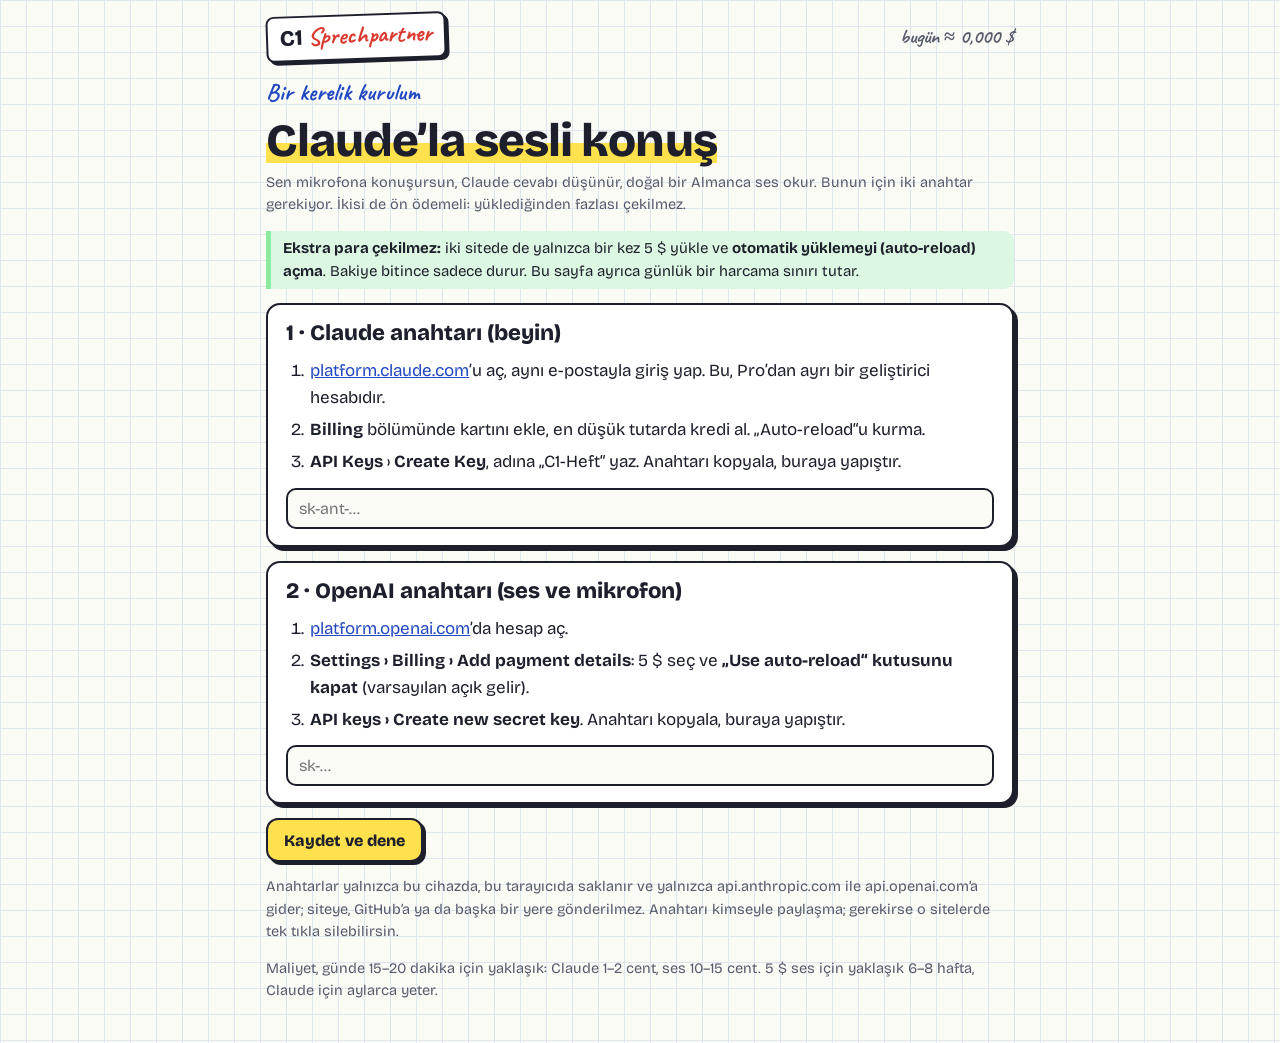
==== sprechen/index.html @ 27c7b4ef "Add voice speaking partner page (mic, Claude replies, natural voice, telc feedback) Co-Authored-By: " ====
<!DOCTYPE html>
<html lang="de">
<head>
<meta charset="utf-8">
<meta name="viewport" content="width=device-width, initial-scale=1, viewport-fit=cover">
<meta name="theme-color" content="#fbfbf6">
<meta name="apple-mobile-web-app-capable" content="yes">
<meta name="apple-mobile-web-app-title" content="C1 Sprechen">
<link rel="apple-touch-icon" href="../icons/icon-192.png">
<link rel="icon" href="../icons/icon-192.png">
<title>C1-Heft · Sprechpartner</title>
<style>
@font-face {
  font-family: 'Bricolage Grotesque';
  font-style: normal;
  font-display: swap;
  font-weight: 400;
  src: url(../fonts/bricolage-grotesque-latin-ext-400-normal.woff2) format("woff2");
  unicode-range: U+0100-02BA,U+02BD-02C5,U+02C7-02CC,U+02CE-02D7,U+02DD-02FF,U+0304,U+0308,U+0329,U+1D00-1DBF,U+1E00-1E9F,U+1EF2-1EFF,U+2020,U+20A0-20AB,U+20AD-20C0,U+2113,U+2C60-2C7F,U+A720-A7FF;
}
@font-face {
  font-family: 'Bricolage Grotesque';
  font-style: normal;
  font-display: swap;
  font-weight: 400;
  src: url(../fonts/bricolage-grotesque-latin-400-normal.woff2) format("woff2");
  unicode-range: U+0000-00FF,U+0131,U+0152-0153,U+02BB-02BC,U+02C6,U+02DA,U+02DC,U+0304,U+0308,U+0329,U+2000-206F,U+20AC,U+2122,U+2191,U+2193,U+2212,U+2215,U+FEFF,U+FFFD;
}
@font-face {
  font-family: 'Bricolage Grotesque';
  font-style: normal;
  font-display: swap;
  font-weight: 500;
  src: url(../fonts/bricolage-grotesque-latin-ext-500-normal.woff2) format("woff2");
  unicode-range: U+0100-02BA,U+02BD-02C5,U+02C7-02CC,U+02CE-02D7,U+02DD-02FF,U+0304,U+0308,U+0329,U+1D00-1DBF,U+1E00-1E9F,U+1EF2-1EFF,U+2020,U+20A0-20AB,U+20AD-20C0,U+2113,U+2C60-2C7F,U+A720-A7FF;
}
@font-face {
  font-family: 'Bricolage Grotesque';
  font-style: normal;
  font-display: swap;
  font-weight: 500;
  src: url(../fonts/bricolage-grotesque-latin-500-normal.woff2) format("woff2");
  unicode-range: U+0000-00FF,U+0131,U+0152-0153,U+02BB-02BC,U+02C6,U+02DA,U+02DC,U+0304,U+0308,U+0329,U+2000-206F,U+20AC,U+2122,U+2191,U+2193,U+2212,U+2215,U+FEFF,U+FFFD;
}
@font-face {
  font-family: 'Bricolage Grotesque';
  font-style: normal;
  font-display: swap;
  font-weight: 600;
  src: url(../fonts/bricolage-grotesque-latin-ext-600-normal.woff2) format("woff2");
  unicode-range: U+0100-02BA,U+02BD-02C5,U+02C7-02CC,U+02CE-02D7,U+02DD-02FF,U+0304,U+0308,U+0329,U+1D00-1DBF,U+1E00-1E9F,U+1EF2-1EFF,U+2020,U+20A0-20AB,U+20AD-20C0,U+2113,U+2C60-2C7F,U+A720-A7FF;
}
@font-face {
  font-family: 'Bricolage Grotesque';
  font-style: normal;
  font-display: swap;
  font-weight: 600;
  src: url(../fonts/bricolage-grotesque-latin-600-normal.woff2) format("woff2");
  unicode-range: U+0000-00FF,U+0131,U+0152-0153,U+02BB-02BC,U+02C6,U+02DA,U+02DC,U+0304,U+0308,U+0329,U+2000-206F,U+20AC,U+2122,U+2191,U+2193,U+2212,U+2215,U+FEFF,U+FFFD;
}
@font-face {
  font-family: 'Bricolage Grotesque';
  font-style: normal;
  font-display: swap;
  font-weight: 700;
  src: url(../fonts/bricolage-grotesque-latin-ext-700-normal.woff2) format("woff2");
  unicode-range: U+0100-02BA,U+02BD-02C5,U+02C7-02CC,U+02CE-02D7,U+02DD-02FF,U+0304,U+0308,U+0329,U+1D00-1DBF,U+1E00-1E9F,U+1EF2-1EFF,U+2020,U+20A0-20AB,U+20AD-20C0,U+2113,U+2C60-2C7F,U+A720-A7FF;
}
@font-face {
  font-family: 'Bricolage Grotesque';
  font-style: normal;
  font-display: swap;
  font-weight: 700;
  src: url(../fonts/bricolage-grotesque-latin-700-normal.woff2) format("woff2");
  unicode-range: U+0000-00FF,U+0131,U+0152-0153,U+02BB-02BC,U+02C6,U+02DA,U+02DC,U+0304,U+0308,U+0329,U+2000-206F,U+20AC,U+2122,U+2191,U+2193,U+2212,U+2215,U+FEFF,U+FFFD;
}
@font-face {
  font-family: 'Bricolage Grotesque';
  font-style: normal;
  font-display: swap;
  font-weight: 800;
  src: url(../fonts/bricolage-grotesque-latin-ext-800-normal.woff2) format("woff2");
  unicode-range: U+0100-02BA,U+02BD-02C5,U+02C7-02CC,U+02CE-02D7,U+02DD-02FF,U+0304,U+0308,U+0329,U+1D00-1DBF,U+1E00-1E9F,U+1EF2-1EFF,U+2020,U+20A0-20AB,U+20AD-20C0,U+2113,U+2C60-2C7F,U+A720-A7FF;
}
@font-face {
  font-family: 'Bricolage Grotesque';
  font-style: normal;
  font-display: swap;
  font-weight: 800;
  src: url(../fonts/bricolage-grotesque-latin-800-normal.woff2) format("woff2");
  unicode-range: U+0000-00FF,U+0131,U+0152-0153,U+02BB-02BC,U+02C6,U+02DA,U+02DC,U+0304,U+0308,U+0329,U+2000-206F,U+20AC,U+2122,U+2191,U+2193,U+2212,U+2215,U+FEFF,U+FFFD;
}
@font-face {
  font-family: 'Caveat';
  font-style: normal;
  font-display: swap;
  font-weight: 500;
  src: url(../fonts/caveat-latin-ext-500-normal.woff2) format("woff2");
  unicode-range: U+0100-02BA,U+02BD-02C5,U+02C7-02CC,U+02CE-02D7,U+02DD-02FF,U+0304,U+0308,U+0329,U+1D00-1DBF,U+1E00-1E9F,U+1EF2-1EFF,U+2020,U+20A0-20AB,U+20AD-20C0,U+2113,U+2C60-2C7F,U+A720-A7FF;
}
@font-face {
  font-family: 'Caveat';
  font-style: normal;
  font-display: swap;
  font-weight: 500;
  src: url(../fonts/caveat-latin-500-normal.woff2) format("woff2");
  unicode-range: U+0000-00FF,U+0131,U+0152-0153,U+02BB-02BC,U+02C6,U+02DA,U+02DC,U+0304,U+0308,U+0329,U+2000-206F,U+20AC,U+2122,U+2191,U+2193,U+2212,U+2215,U+FEFF,U+FFFD;
}
@font-face {
  font-family: 'Caveat';
  font-style: normal;
  font-display: swap;
  font-weight: 700;
  src: url(../fonts/caveat-latin-ext-700-normal.woff2) format("woff2");
  unicode-range: U+0100-02BA,U+02BD-02C5,U+02C7-02CC,U+02CE-02D7,U+02DD-02FF,U+0304,U+0308,U+0329,U+1D00-1DBF,U+1E00-1E9F,U+1EF2-1EFF,U+2020,U+20A0-20AB,U+20AD-20C0,U+2113,U+2C60-2C7F,U+A720-A7FF;
}
@font-face {
  font-family: 'Caveat';
  font-style: normal;
  font-display: swap;
  font-weight: 700;
  src: url(../fonts/caveat-latin-700-normal.woff2) format("woff2");
  unicode-range: U+0000-00FF,U+0131,U+0152-0153,U+02BB-02BC,U+02C6,U+02DA,U+02DC,U+0304,U+0308,U+0329,U+2000-206F,U+20AC,U+2122,U+2191,U+2193,U+2212,U+2215,U+FEFF,U+FFFD;
}
@font-face {
  font-family: 'Literata';
  font-style: normal;
  font-display: swap;
  font-weight: 400;
  src: url(../fonts/literata-latin-ext-400-normal.woff2) format("woff2");
  unicode-range: U+0100-02BA,U+02BD-02C5,U+02C7-02CC,U+02CE-02D7,U+02DD-02FF,U+0304,U+0308,U+0329,U+1D00-1DBF,U+1E00-1E9F,U+1EF2-1EFF,U+2020,U+20A0-20AB,U+20AD-20C0,U+2113,U+2C60-2C7F,U+A720-A7FF;
}
@font-face {
  font-family: 'Literata';
  font-style: normal;
  font-display: swap;
  font-weight: 400;
  src: url(../fonts/literata-latin-400-normal.woff2) format("woff2");
  unicode-range: U+0000-00FF,U+0131,U+0152-0153,U+02BB-02BC,U+02C6,U+02DA,U+02DC,U+0304,U+0308,U+0329,U+2000-206F,U+20AC,U+2122,U+2191,U+2193,U+2212,U+2215,U+FEFF,U+FFFD;
}
@font-face {
  font-family: 'Literata';
  font-style: italic;
  font-display: swap;
  font-weight: 400;
  src: url(../fonts/literata-latin-ext-400-italic.woff2) format("woff2");
  unicode-range: U+0100-02BA,U+02BD-02C5,U+02C7-02CC,U+02CE-02D7,U+02DD-02FF,U+0304,U+0308,U+0329,U+1D00-1DBF,U+1E00-1E9F,U+1EF2-1EFF,U+2020,U+20A0-20AB,U+20AD-20C0,U+2113,U+2C60-2C7F,U+A720-A7FF;
}
@font-face {
  font-family: 'Literata';
  font-style: italic;
  font-display: swap;
  font-weight: 400;
  src: url(../fonts/literata-latin-400-italic.woff2) format("woff2");
  unicode-range: U+0000-00FF,U+0131,U+0152-0153,U+02BB-02BC,U+02C6,U+02DA,U+02DC,U+0304,U+0308,U+0329,U+2000-206F,U+20AC,U+2122,U+2191,U+2193,U+2212,U+2215,U+FEFF,U+FFFD;
}
@font-face {
  font-family: 'Literata';
  font-style: normal;
  font-display: swap;
  font-weight: 600;
  src: url(../fonts/literata-latin-ext-600-normal.woff2) format("woff2");
  unicode-range: U+0100-02BA,U+02BD-02C5,U+02C7-02CC,U+02CE-02D7,U+02DD-02FF,U+0304,U+0308,U+0329,U+1D00-1DBF,U+1E00-1E9F,U+1EF2-1EFF,U+2020,U+20A0-20AB,U+20AD-20C0,U+2113,U+2C60-2C7F,U+A720-A7FF;
}
@font-face {
  font-family: 'Literata';
  font-style: normal;
  font-display: swap;
  font-weight: 600;
  src: url(../fonts/literata-latin-600-normal.woff2) format("woff2");
  unicode-range: U+0000-00FF,U+0131,U+0152-0153,U+02BB-02BC,U+02C6,U+02DA,U+02DC,U+0304,U+0308,U+0329,U+2000-206F,U+20AC,U+2122,U+2191,U+2193,U+2212,U+2215,U+FEFF,U+FFFD;
}

/* Speaking partner for the C1-Heft site. Same exercise-book language as the main site:
   squared paper, ink outlines, highlighter yellow, red-pen corrections, sticker buttons.
   The one loud element is the round microphone sticker; everything else stays quiet. */
:root{--bg:#fbfbf6;--ink:#1d1f2c;--ink2:#575a6b;--grid:#dde5ee;--hl:#ffe14d;--hl2:#fff4b0;--pink:#ff8fc2;--mint:#8bea9e;--mint2:#dcf8e2;--red:#d93a2f;--blue:#2148c0;--card:#fff;
  --f-ui:"Bricolage Grotesque",system-ui,-apple-system,"Segoe UI",sans-serif;--f-hand:Caveat,"Bradley Hand",cursive;--f-text:Literata,Georgia,serif;color-scheme:light}
*{box-sizing:border-box;min-width:0}
html{-webkit-text-size-adjust:100%}
body{margin:0;color:var(--ink);font:400 17px/1.55 var(--f-ui);background:var(--bg);background-image:linear-gradient(var(--grid) 1px,transparent 1px),linear-gradient(90deg,var(--grid) 1px,transparent 1px);background-size:26px 26px;overflow-x:clip}
.wrap{max-width:780px;margin:0 auto;padding:max(14px,env(safe-area-inset-top)) 16px 40px}
p{margin:0}
h1{font:800 clamp(30px,6.5vw,46px)/1.05 var(--f-ui);letter-spacing:-.02em;margin:6px 0 6px;text-wrap:balance}
h2{font:800 22px/1.15 var(--f-ui);margin:0}
a{color:var(--blue)}
.hw{font-family:var(--f-hand);font-weight:700}
.mark{background:linear-gradient(transparent 55%,var(--hl) 55%,var(--hl) 90%,transparent 90%);box-decoration-break:clone;-webkit-box-decoration-break:clone}
.top{display:flex;align-items:center;justify-content:space-between;gap:10px;flex-wrap:wrap}
.logo{display:inline-flex;align-items:baseline;gap:5px;background:var(--card);border:2px solid var(--ink);border-radius:8px;padding:3px 12px 5px;box-shadow:3px 3px 0 var(--ink);transform:rotate(-2deg);text-decoration:none;color:var(--ink)}
.logo b{font-size:22px;font-weight:800}.logo span{font:700 25px var(--f-hand);color:var(--red)}
.stage{display:grid;gap:14px;margin-top:14px}
.card{background:var(--card);border:2px solid var(--ink);border-radius:14px;box-shadow:4px 4px 0 var(--ink);padding:16px 18px;display:grid;gap:12px}
.card.soft{background:var(--hl2)}
.note{font-size:14.5px;color:var(--ink2)}
.btn{font:700 16px var(--f-ui);color:var(--ink);background:var(--card);border:2px solid var(--ink);border-radius:12px;padding:10px 16px;min-height:44px;cursor:pointer;box-shadow:3px 3px 0 var(--ink);text-decoration:none;display:inline-flex;align-items:center;justify-content:center;gap:6px}
.btn:active{transform:translate(3px,3px);box-shadow:none}
.btn.pri{background:var(--hl);font-weight:800}
.btn.small{font-size:14px;min-height:36px;padding:6px 12px;box-shadow:2px 2px 0 var(--ink)}
.btn:disabled{opacity:.45;cursor:not-allowed}
:focus-visible{outline:3px solid var(--blue);outline-offset:3px}
.row{display:flex;flex-wrap:wrap;gap:10px 14px;align-items:center}
.chip{display:inline-block;font:800 12.5px/1 var(--f-ui);background:var(--ink);color:var(--hl);border-radius:6px;padding:4px 7px}
.tasks{display:grid;gap:10px;grid-template-columns:repeat(auto-fill,minmax(220px,1fr))}
.task{text-align:left;font:inherit;color:inherit;background:var(--card);border:2px solid var(--ink);border-radius:12px;padding:10px 12px;cursor:pointer;display:grid;gap:4px;box-shadow:2px 2px 0 var(--ink)}
.task[aria-pressed=true]{background:var(--hl)}
.task.today{border-width:3px}
.task .t{font-weight:700;line-height:1.25}.task .k{font-size:14px;opacity:.75}
.seg{display:inline-flex;border:2px solid var(--ink);border-radius:12px;overflow:hidden;flex-wrap:wrap}
.seg button{font:700 15px var(--f-ui);border:0;background:var(--card);color:var(--ink);padding:9px 13px;min-height:42px;cursor:pointer}
.seg button+button{border-left:2px solid var(--ink)}
.seg button[aria-pressed=true]{background:var(--ink);color:var(--hl)}
.set{display:grid;gap:12px}
.set .lbl{font-weight:700;font-size:15px;margin-bottom:4px}
input[type=range]{accent-color:#1d1f2c;width:min(240px,100%)}
input[type=password],input[type=text],select,textarea{font:400 16px var(--f-ui);color:var(--ink);background:var(--bg);border:2px solid var(--ink);border-radius:10px;padding:9px 11px;width:100%}
select{width:auto}
label.check{display:flex;gap:8px;align-items:flex-start;font-size:15px}
label.check input{width:20px;height:20px;margin-top:2px;accent-color:#1d1f2c}
ol.steps{margin:0;padding-left:1.3em;display:grid;gap:6px}
ol.steps li{padding-left:2px}
details summary{cursor:pointer;font-weight:700}
.keyok{color:#137a43;font-weight:700}.err{color:var(--red);font-weight:700}
.safe{border-left:5px solid var(--mint);padding:6px 12px;background:var(--mint2);border-radius:0 10px 10px 0;font-size:15px}
/* talk */
.bar{position:sticky;top:0;z-index:5;background:var(--bg);padding:8px 0;border-bottom:2px dashed var(--grid);display:flex;align-items:center;justify-content:space-between;gap:10px;flex-wrap:wrap}
.clock{font:800 22px/1 var(--f-ui);font-variant-numeric:tabular-nums}
.cost{font:700 20px/1 var(--f-hand);color:var(--ink2)}
.taskcard{background:var(--hl2);border-left:6px solid var(--ink);padding:10px 14px;border-radius:0 10px 10px 0}
.taskcard ol{margin:6px 0 0;padding-left:1.2em}
.taskcard summary{font-weight:700;list-style-position:outside}
.log{display:grid;gap:12px;padding-bottom:6px}
.b{scroll-margin-bottom:230px;max-width:88%;border:2px solid var(--ink);border-radius:16px;padding:10px 14px;background:var(--card)}
.b.p{justify-self:start;border-top-left-radius:4px}
.b.me{justify-self:end;background:var(--mint2);border-top-right-radius:4px}
.b .who{font:700 20px/1 var(--f-hand);color:var(--blue);display:flex;gap:8px;align-items:center;justify-content:space-between;margin-bottom:2px}
.b.me .who{color:var(--ink2)}
.b .txt{font:400 16.5px/1.5 var(--f-text);white-space:pre-wrap}
.b .hid{filter:blur(5px);user-select:none}
.mini{font:600 13px var(--f-ui);border:1.5px solid var(--ink);border-radius:999px;background:var(--card);color:var(--ink);padding:2px 10px;cursor:pointer;min-height:30px}
.corr{margin-top:8px;border-top:1.5px dashed var(--red);padding-top:6px;display:grid;gap:2px}
.corr p{font:700 22px/1.15 var(--f-hand);color:var(--red)}
.corr .okc{color:#137a43}
.dock{position:sticky;bottom:0;padding:12px 0 max(12px,env(safe-area-inset-bottom));background:linear-gradient(transparent,var(--bg) 22%);display:grid;justify-items:center;gap:8px}
.mic{--lv:0;position:relative;width:112px;height:112px;border-radius:50%;border:3px solid var(--ink);background:var(--hl);color:var(--ink);font:800 15px/1.15 var(--f-ui);cursor:pointer;box-shadow:4px 4px 0 var(--ink);display:grid;place-items:center;text-align:center;padding:8px;-webkit-tap-highlight-color:transparent}
.mic::after{content:"";position:absolute;inset:-6px;border-radius:50%;border:3px solid var(--red);opacity:0;transform:scale(calc(1 + var(--lv) * .22));transition:transform .08s linear}
.mic.listen{background:var(--red);color:#fff}
.mic.listen::after{opacity:.6}
.mic.think{background:var(--card)}
.mic.speak{background:var(--mint)}
.mic svg{width:34px;height:34px;display:block;margin:0 auto 2px}
.status{font:700 22px/1.15 var(--f-hand);color:var(--blue);min-height:26px;text-align:center}
.typebox{width:100%;display:grid;gap:8px}
.typebox textarea{min-height:70px;font-family:var(--f-text)}
.tapplay{font-size:18px}
/* result */
.score{display:flex;gap:18px;align-items:center;flex-wrap:wrap}
.ring{width:108px;height:108px;border:4px solid var(--red);border-radius:50%;display:grid;place-items:center;font:700 54px/1 var(--f-hand);color:var(--red);transform:rotate(-6deg);flex:none}
.facts{display:flex;flex-wrap:wrap;gap:8px 22px}.facts div{display:grid}.facts b{font:800 22px/1.1 var(--f-ui)}.facts span{font-size:13.5px;color:var(--ink2)}
.crit{display:grid;gap:8px}
.cr{display:grid;grid-template-columns:minmax(0,12em) 1fr auto;gap:4px 10px;align-items:center}
.pbar{height:12px;border:2px solid var(--ink);border-radius:999px;overflow:hidden;background:var(--card)}.pbar i{display:block;height:100%;background:var(--mint)}
.cr small{grid-column:1/-1;color:var(--ink2);font-size:14.5px}
ul.clean{margin:0;padding-left:1.1em;display:grid;gap:4px}
.hist{display:grid;gap:6px}.hist div{display:flex;justify-content:space-between;gap:10px;border-bottom:1.5px dashed var(--grid);padding:4px 0;font-size:15px}
[hidden]{display:none !important}
@media (max-width:600px){.b{max-width:96%}.cr{grid-template-columns:1fr auto}.cr .pbar{grid-column:1/-1;order:3}.cr small{order:4}.mic{width:104px;height:104px}}
@media (prefers-reduced-motion:reduce){.mic::after{transition:none}}
</style>
</head>
<body>
<div class="wrap">
  <div class="top"><a class="logo" href="../"><b>C1</b><span>Sprechpartner</span></a><span class="cost" id="costTop"></span></div>

  <!-- one-time setup -->
  <section id="setup" class="stage" hidden>
    <div><p class="hw" style="font-size:24px;color:var(--blue)">Bir kerelik kurulum</p><h1><span class="mark">Claude’la sesli konuş</span></h1>
      <p class="note">Sen mikrofona konuşursun, Claude cevabı düşünür, doğal bir Almanca ses okur. Bunun için iki anahtar gerekiyor. İkisi de ön ödemeli: yüklediğinden fazlası çekilmez.</p></div>
    <div class="safe"><b>Ekstra para çekilmez:</b> iki sitede de yalnızca bir kez 5 $ yükle ve <b>otomatik yüklemeyi (auto-reload) açma</b>. Bakiye bitince sadece durur. Bu sayfa ayrıca günlük bir harcama sınırı tutar.</div>
    <div class="card">
      <h2>1 · Claude anahtarı (beyin)</h2>
      <ol class="steps">
        <li><a href="https://platform.claude.com/" target="_blank" rel="noopener">platform.claude.com</a>’u aç, aynı e-postayla giriş yap. Bu, Pro’dan ayrı bir geliştirici hesabıdır.</li>
        <li><b>Billing</b> bölümünde kartını ekle, en düşük tutarda kredi al. „Auto-reload“u kurma.</li>
        <li><b>API Keys</b> › <b>Create Key</b>, adına „C1-Heft“ yaz. Anahtarı kopyala, buraya yapıştır.</li>
      </ol>
      <input type="password" id="kA" autocomplete="off" autocapitalize="off" spellcheck="false" placeholder="sk-ant-…" aria-label="Claude API anahtarı">
    </div>
    <div class="card">
      <h2>2 · OpenAI anahtarı (ses ve mikrofon)</h2>
      <ol class="steps">
        <li><a href="https://platform.openai.com/" target="_blank" rel="noopener">platform.openai.com</a>’da hesap aç.</li>
        <li><b>Settings › Billing › Add payment details</b>: 5 $ seç ve <b>„Use auto-reload“ kutusunu kapat</b> (varsayılan açık gelir).</li>
        <li><b>API keys › Create new secret key</b>. Anahtarı kopyala, buraya yapıştır.</li>
      </ol>
      <input type="password" id="kO" autocomplete="off" autocapitalize="off" spellcheck="false" placeholder="sk-…" aria-label="OpenAI API anahtarı">
    </div>
    <div class="row"><button class="btn pri" type="button" id="saveKeys">Kaydet ve dene</button><span id="keyNote" class="note"></span></div>
    <p class="note">Anahtarlar yalnızca bu cihazda, bu tarayıcıda saklanır ve yalnızca api.anthropic.com ile api.openai.com’a gider; siteye, GitHub’a ya da başka bir yere gönderilmez. Anahtarı kimseyle paylaşma; gerekirse o sitelerde tek tıkla silebilirsin.</p>
    <p class="note">Maliyet, günde 15–20 dakika için yaklaşık: Claude 1–2 cent, ses 10–15 cent. 5 $ ses için yaklaşık 6–8 hafta, Claude için aylarca yeter.</p>
  </section>

  <!-- task picker -->
  <section id="pick" class="stage" hidden>
    <div><p class="hw" style="font-size:24px;color:var(--blue)">Mündlicher Ausdruck</p><h1><span class="mark">Sprich mit Claude</span></h1>
      <p class="note">Görevi seç, mikrofona dokun, konuş. Durduğunda Claude cevap verir; ardından tekrar dinlemeye geçer. Sonunda telc ölçütleriyle not alırsın.</p></div>
    <div class="card"><h2>Görev</h2><div class="tasks" id="tasks"></div></div>
    <div class="card set">
      <h2>Ayarlar</h2>
      <div><div class="lbl">Mod</div><div class="seg" role="group" aria-label="Mod"><button type="button" data-mode="train">Training</button><button type="button" data-mode="exam">Prüfung</button></div>
        <p class="note" id="modeNote" style="margin-top:6px"></p></div>
      <div><div class="lbl">Partnerin sesi</div><div class="seg" role="group" aria-label="Ses" id="voices"></div>
        <div class="row" style="margin-top:8px"><button class="btn small" type="button" id="hear">Sesi dinle</button><span class="note" id="hearNote"></span></div></div>
      <div><div class="lbl"><label for="rate">Konuşma hızı <span id="rateV"></span></label></div><input type="range" id="rate" min="0.85" max="1.3" step="0.05"></div>
      <label class="check"><input type="checkbox" id="hands"> <span>Eller serbest: konuşmayı bitirince otomatik gönder, partner bitirince otomatik dinle</span></label>
      <details><summary>Daha fazla</summary>
        <div class="set" style="margin-top:10px">
          <div><div class="lbl">Konuşma tanıma</div><div class="seg" role="group" aria-label="Konuşma tanıma"><button type="button" data-stt="openai">OpenAI (en iyi)</button><button type="button" data-stt="free">Cihazın (ücretsiz)</button></div>
            <p class="note" style="margin-top:6px">OpenAI dakikası yaklaşık 0,3 cent ve Almanca hatalarını olduğu gibi yazar. Cihazınki ücretsiz ama iPhone’da daha sık takılır.</p></div>
          <div><div class="lbl"><label for="cap">Günlük harcama sınırı</label></div><select id="cap"><option value="0.2">0,20 $</option><option value="0.4">0,40 $</option><option value="0.8">0,80 $</option><option value="1.5">1,50 $</option></select>
            <p class="note" style="margin-top:6px">Sınıra gelince sayfa yeni istek göndermez. Bu cihazda toplam: <b id="costTotal"></b></p></div>
          <div class="row"><button class="btn small" type="button" id="editKeys">Anahtarları değiştir</button><button class="btn small" type="button" id="delKeys">Anahtarları bu cihazdan sil</button></div>
        </div>
      </details>
    </div>
    <div class="row"><button class="btn pri" type="button" id="go" style="font-size:18px;padding:12px 22px">Konuşmayı başlat</button><span class="hw" style="font-size:22px;color:var(--ink2)" id="pickNote"></span></div>
    <div class="card"><h2>Önceki konuşmaların</h2><div class="hist" id="hist"></div></div>
  </section>

  <!-- conversation -->
  <section id="talk" class="stage" hidden>
    <div class="bar"><div><span class="chip" id="tTeil"></span> <b id="tTitle"></b></div><div class="row"><span class="clock" id="clock">0:00</span><button class="btn small" type="button" id="end">Bitir ve değerlendir</button></div></div>
    <div class="taskcard" id="tCard"></div>
    <div class="row" id="sidePick" hidden><span>Tezle ilgili görüşün:</span><button class="btn" type="button" data-side="pro">Ich bin dafür</button><button class="btn" type="button" data-side="contra">Ich bin dagegen</button></div>
    <div class="log" id="log" aria-live="polite"></div>
    <div class="dock">
      <div class="status" id="status"></div>
      <button class="mic" type="button" id="mic" aria-label="Konuş"><span id="micInner"></span></button>
      <p class="note" id="dockNote" style="text-align:center"></p>
      <button class="mini" type="button" id="typeToggle">Yazarak cevap ver</button>
      <div class="typebox" id="typeBox" hidden><textarea id="say" lang="de" placeholder="Almanca yaz…"></textarea><div class="row"><button class="btn pri small" type="button" id="send">Gönder</button></div></div>
    </div>
  </section>

  <section id="result" class="stage" hidden></section>
</div>
<script>
(() => {
'use strict';
/* ---------- helpers ---------- */
const $ = s => document.querySelector(s);
const esc = s => String(s == null ? '' : s).replace(/[&<>"']/g, c => ({ '&': '&amp;', '<': '&lt;', '>': '&gt;', '"': '&quot;', "'": '&#39;' }[c]));
const fmt = s => Math.floor(s / 60) + ':' + String(Math.floor(s % 60)).padStart(2, '0');
const money = v => (v < 0.095 ? v.toFixed(3) : v.toFixed(2)).replace('.', ',') + ' $';
const today = () => { const d = new Date(); return d.getFullYear() + '-' + String(d.getMonth() + 1).padStart(2, '0') + '-' + String(d.getDate()).padStart(2, '0'); };
const ld = (k, d) => { try { const v = JSON.parse(localStorage.getItem(k) || 'null'); return v == null ? d : v; } catch (e) { return d; } };
const sv = (k, v) => { try { localStorage.setItem(k, JSON.stringify(v)); } catch (e) {} };
const LS = { keys: 'c1-sp-keys', set: 'c1-sp-set', hist: 'c1-sp-hist', cost: 'c1-sp-cost' }, MAIN = 'linie-c1-v1';
const IOS = /iPhone|iPad|iPod/.test(navigator.userAgent) || (navigator.platform === 'MacIntel' && navigator.maxTouchPoints > 1);
const SRC = window.SpeechRecognition || window.webkitSpeechRecognition || null;
const MIC_SVG = '<svg viewBox="0 0 24 24" fill="none" stroke="currentColor" stroke-width="2.2" stroke-linecap="round" stroke-linejoin="round" aria-hidden="true"><rect x="9" y="3" width="6" height="11" rx="3"/><path d="M5 11a7 7 0 0 0 14 0M12 18v3"/></svg>';

let keys = Object.assign({ anthropic: '', openai: '' }, ld(LS.keys, {}));
const set = Object.assign({ mode: 'train', voice: 'marin', rate: 1.1, hands: true, stt: 'openai', cap: 0.4 }, ld(LS.set, {}));
const saveSet = () => sv(LS.set, set);
let cost = ld(LS.cost, {});

/* ---------- prices (USD), checked 25.11.2026 ---------- */
const MODELS_TURN = ['claude-haiku-5-5', 'claude-sonnet-5-5'];
const MODELS_EVAL = ['claude-sonnet-5-5', 'claude-haiku-5-5'];
const PRICE = { 'claude-haiku-5-5': [0.10, 0.50], 'claude-sonnet-5-5': [2, 10] };
const TTS_PER_MIN = 0.015, STT_PER_MIN = 0.003;
const VOICES = [['marin', 'Marin (kadın)'], ['cedar', 'Cedar (erkek)'], ['coral', 'Coral (kadın)'], ['ash', 'Ash (erkek)']];
const TTS_INSTR = 'Sprich natürliches, deutliches Hochdeutsch mit muttersprachlicher Aussprache, in lebendigem, zügigem Gesprächstempo, freundlich und zugewandt, wie ein Gesprächspartner in einer mündlichen Prüfung.';

function addCost(usd) {
  if (!(usd > 0)) return;
  const t = today(); cost[t] = (cost[t] || 0) + usd; cost.total = (cost.total || 0) + usd; sv(LS.cost, cost);
  if (S) S.cost += usd; renderCost();
}
const todayCost = () => cost[today()] || 0;
function renderCost() { $('#costTop').textContent = 'bugün ≈ ' + money(todayCost()); $('#costTotal').textContent = money(cost.total || 0); }

/* ---------- tasks ---------- */
let TODAY = null;
const GENERAL = [
  { id: 'b-homeoffice', teil: 'Teil 1B', kind: 'summary', title: 'Homeoffice – Freiheit oder Falle?' },
  { id: 'b-autofrei', teil: 'Teil 1B', kind: 'summary', title: 'Autofreie Innenstädte' },
  { id: 'b-social', teil: 'Teil 1B', kind: 'summary', title: 'Smartphones im Unterricht' },
  { id: 'd-noten', teil: 'Teil 2', kind: 'discuss', title: 'Schulnoten sollten abgeschafft werden.' },
  { id: 'd-ki', teil: 'Teil 2', kind: 'discuss', title: 'Künstliche Intelligenz wird mehr Arbeitsplätze schaffen als vernichten.' },
  { id: 'd-reparatur', teil: 'Teil 2', kind: 'discuss', title: 'Hersteller sollten gesetzlich verpflichtet werden, Geräte reparierbar zu bauen.' },
  { id: 'd-viertage', teil: 'Teil 2', kind: 'discuss', title: 'Die Vier-Tage-Woche sollte gesetzlich eingeführt werden.' },
  { id: 'd-demokratie', teil: 'Teil 2', kind: 'discuss', title: 'Soziale Medien schaden der Demokratie mehr, als sie ihr nützen.' },
  { id: 'frei', teil: 'Gespräch', kind: 'chat', title: 'Freies Gespräch: Wie war dein Tag?' }
];
const KIND = { present: 'Sunum (3–4 dk), sonra ek sorular', summary: 'Claude kısa sunum yapar, sen özetlersin', discuss: 'Tez üzerine tartışma, Claude karşı görüşte', chat: 'Serbest sohbet, ısınma' };
const allTasks = () => (TODAY ? [TODAY] : []).concat(GENERAL);
let sel = null;

function loadScript(src) { return new Promise((res, rej) => { const s = document.createElement('script'); s.src = src; s.onload = res; s.onerror = rej; document.head.appendChild(s); }); }
async function loadToday() {
  try {
    await loadScript('../data/manifest.js?t=' + Date.now());
    const man = window.MANIFEST, cur = man.current, m = man.days.find(d => d.id === cur);
    window.DAYS = window.DAYS || {};
    await loadScript('../' + m.file + '?v=' + m.v);
    const day = window.DAYS[cur], sp = day && day.sections.find(s => s.kind === 'speak');
    if (sp) {
      const pts = sp.structure.map(x => x.de), fi = pts.findIndex(p => /^Anschlussfrage/i.test(p));
      TODAY = { id: cur + '-1a', dayId: cur, day: day.no, teil: 'Teil 1A', kind: 'present', title: sp.topic, target: sp.target || 210,
        points: pts.filter((_, i) => i !== fi), follow: fi >= 0 ? pts[fi].replace(/^Anschlussfrage:\s*/i, '') : '' };
    }
  } catch (e) {}
  const wanted = location.hash.slice(1);
  sel = allTasks().find(t => t.id === wanted) || (wanted === 'today' && TODAY) || TODAY || GENERAL[0];
  renderTasks();
}
function renderTasks() {
  $('#tasks').innerHTML = allTasks().map(t => `<button class="task${t === TODAY ? ' today' : ''}" type="button" data-id="${esc(t.id)}" aria-pressed="${t === sel}"><span><span class="chip">${esc(t.teil)}</span>${t.day ? ` <span class="hw" style="font-size:19px">Tag ${t.day} · bugün</span>` : ''}</span><span class="t" lang="de">${esc(t.title)}</span><span class="k">${esc(KIND[t.kind])}</span></button>`).join('');
  $('#pickNote').textContent = sel ? sel.title : '';
}
$('#tasks').addEventListener('click', e => { const b = e.target.closest('.task'); if (!b) return; sel = allTasks().find(t => t.id === b.dataset.id); renderTasks(); });

/* ---------- settings UI ---------- */
function renderSet() {
  document.querySelectorAll('[data-mode]').forEach(b => b.setAttribute('aria-pressed', String(b.dataset.mode === set.mode)));
  $('#modeNote').textContent = set.mode === 'train' ? 'Her konuşmandan sonra Claude önce cümlenin doğru hâlini söyler, sonra cevap verir.' : 'Gerçek sınav gibi: arada düzeltme yok, hepsi sonda.';
  $('#voices').innerHTML = VOICES.map(([v, n]) => `<button type="button" data-voice="${v}" aria-pressed="${v === set.voice}">${n}</button>`).join('');
  $('#rate').value = set.rate; $('#rateV').textContent = (+set.rate).toFixed(2).replace('.', ',') + '×';
  $('#hands').checked = !!set.hands; $('#cap').value = String(set.cap);
  document.querySelectorAll('[data-stt]').forEach(b => b.setAttribute('aria-pressed', String(b.dataset.stt === set.stt)));
}
document.addEventListener('click', e => {
  const m = e.target.closest('[data-mode]'); if (m) { set.mode = m.dataset.mode; saveSet(); renderSet(); }
  const v = e.target.closest('[data-voice]'); if (v) { set.voice = v.dataset.voice; saveSet(); renderSet(); }
  const s = e.target.closest('[data-stt]'); if (s) { set.stt = s.dataset.stt; saveSet(); renderSet(); }
});
$('#rate').addEventListener('input', e => { set.rate = +e.target.value; saveSet(); $('#rateV').textContent = set.rate.toFixed(2).replace('.', ',') + '×'; player.playbackRate = set.rate; });
$('#hands').addEventListener('change', e => { set.hands = e.target.checked; saveSet(); });
$('#cap').addEventListener('change', e => { set.cap = +e.target.value; saveSet(); });
$('#hear').addEventListener('click', async () => {
  unlockAudio(); $('#hearNote').textContent = 'Hazırlanıyor…';
  try { const b = await tts('Hallo! Ich bin dein Gesprächspartner. Wollen wir ein bisschen Deutsch sprechen?'); $('#hearNote').textContent = ''; await playBlob(b); }
  catch (e) { $('#hearNote').innerHTML = `<span class="err">${esc(e.message)}</span>`; }
});

/* ---------- keys ---------- */
function show(id) { ['setup', 'pick', 'talk', 'result'].forEach(x => { $('#' + x).hidden = x !== id; }); window.scrollTo(0, 0); }
$('#saveKeys').addEventListener('click', async () => {
  const a = $('#kA').value.trim() || keys.anthropic, o = $('#kO').value.trim() || keys.openai, n = $('#keyNote');
  if (!a || !o) { n.innerHTML = '<span class="err">İki anahtar da gerekli.</span>'; return; }
  n.textContent = 'Deniyorum…'; $('#saveKeys').disabled = true;
  const res = await Promise.all([testClaude(a), testOpenAI(o)]); $('#saveKeys').disabled = false;
  if (res[0] === true && res[1] === true) {
    keys = { anthropic: a, openai: o }; sv(LS.keys, keys); $('#kA').value = ''; $('#kO').value = '';
    n.innerHTML = '<span class="keyok">İki anahtar da çalışıyor.</span>'; setTimeout(() => show('pick'), 700);
  } else n.innerHTML = `<span class="err">${esc([res[0] === true ? '' : 'Claude: ' + res[0], res[1] === true ? '' : 'OpenAI: ' + res[1]].filter(Boolean).join(' · '))}</span>`;
});
$('#editKeys').addEventListener('click', () => { $('#keyNote').textContent = 'Boş bıraktığın kutu eski anahtarı korur.'; show('setup'); });
$('#delKeys').addEventListener('click', () => { keys = { anthropic: '', openai: '' }; try { localStorage.removeItem(LS.keys); } catch (e) {} $('#keyNote').textContent = 'Anahtarlar bu cihazdan silindi.'; show('setup'); });
async function testClaude(k) {
  try { for (const model of MODELS_TURN) { const r = await anthropicFetch(k, { model, max_tokens: 1, messages: [{ role: 'user', content: 'Hi' }] }); if (r.ok) { const j = await r.json(); addUsage(model, j.usage); return true; } const m = await errMsg('Claude', r); if (r.status !== 404) return m; } return 'Model bulunamadı.'; }
  catch (e) { return 'Bağlantı kurulamadı (internet?).'; }
}
async function testOpenAI(k) {
  try { const r = await fetch('https://api.openai.com/v1/models', { headers: { Authorization: 'Bearer ' + k } }); return r.ok ? true : await errMsg('OpenAI', r); }
  catch (e) { return 'Bağlantı kurulamadı (internet?).'; }
}
async function errMsg(who, r) {
  let j = null, t = ''; try { t = await r.text(); j = JSON.parse(t); } catch (e) {}
  const msg = (j && j.error && (j.error.message || j.error.type)) || t || '';
  if (r.status === 401) return who + ' anahtarı geçersiz.';
  if (/credit balance|billing|insufficient_quota|exceeded your current quota/i.test(msg) || r.status === 402) return who + ' bakiyen bitti ya da kredi yüklenmemiş.';
  if (r.status === 429) return who + ' çok fazla istek aldı; birkaç saniye bekle.';
  if (r.status === 529 || r.status >= 500) return who + ' şu an yoğun; tekrar dene.';
  if (r.status === 404) return who + ': model bulunamadı.';
  return who + ' hatası (' + r.status + '): ' + msg.slice(0, 140);
}
class ApiError extends Error { constructor(m, status) { super(m); this.status = status; } }
async function net(who, fn) { try { return await fn(); } catch (e) { if (e instanceof ApiError) throw e; throw new ApiError(who + ' bağlanılamadı. İnternet bağlantını kontrol et.', 0); } }

/* ---------- Claude ---------- */
function anthropicFetch(k, body, signal) {
  return fetch('https://api.anthropic.com/v1/messages', { method: 'POST', signal, headers: { 'content-type': 'application/json', 'x-api-key': k, 'anthropic-version': '2023-06-01', 'anthropic-dangerous-direct-browser-access': 'true' }, body: JSON.stringify(body) });
}
function addUsage(model, u) { if (!u) return; const p = PRICE[model] || PRICE['claude-sonnet-5-5']; addCost(((u.input_tokens || 0) * p[0] + (u.output_tokens || 0) * p[1]) / 1e6); }
async function claude({ system, messages, maxTokens, models, onText }) {
  let lastErr = null;
  for (const model of models) {
    const r = await net('Claude’a', () => anthropicFetch(keys.anthropic, { model, max_tokens: maxTokens, system, messages, stream: !!onText }));
    if (!r.ok) { const m = await errMsg('Claude', r); lastErr = new ApiError(m, r.status); if (r.status === 404) continue; throw lastErr; }
    if (!onText) { const j = await r.json(); addUsage(model, j.usage); return (j.content || []).map(c => c.text || '').join(''); }
    const rd = r.body.getReader(), dec = new TextDecoder(); let buf = '', text = '', usage = { input_tokens: 0, output_tokens: 0 };
    for (;;) {
      const { done, value } = await rd.read(); if (done) break;
      buf += dec.decode(value, { stream: true }); let i;
      while ((i = buf.indexOf('\n\n')) >= 0) {
        const block = buf.slice(0, i); buf = buf.slice(i + 2);
        const line = block.split('\n').find(l => l.startsWith('data:')); if (!line) continue;
        let ev; try { ev = JSON.parse(line.slice(5)); } catch (e) { continue; }
        if (ev.type === 'message_start' && ev.message && ev.message.usage) Object.assign(usage, ev.message.usage);
        else if (ev.type === 'content_block_delta' && ev.delta && ev.delta.type === 'text_delta') { text += ev.delta.text; onText(text); }
        else if (ev.type === 'message_delta' && ev.usage) usage.output_tokens = ev.usage.output_tokens || usage.output_tokens;
        else if (ev.type === 'error') throw new ApiError('Claude: ' + ((ev.error && ev.error.message) || 'hata'), 500);
      }
    }
    addUsage(model, usage); return text;
  }
  throw lastErr || new ApiError('Claude cevap vermedi.', 0);
}

/* ---------- voice out ---------- */
const player = new Audio(); player.preload = 'auto'; player.setAttribute('playsinline', '');
let audioUnlocked = false, curEnd = null, curQueue = null;
function silentWav() { const n = 2205, b = new ArrayBuffer(44 + n * 2), v = new DataView(b); const w = (o, s) => [...s].forEach((c, i) => v.setUint8(o + i, c.charCodeAt(0)));
  w(0, 'RIFF'); v.setUint32(4, 36 + n * 2, true); w(8, 'WAVE'); w(12, 'fmt '); v.setUint32(16, 16, true); v.setUint16(20, 1, true); v.setUint16(22, 1, true); v.setUint32(24, 22050, true); v.setUint32(28, 44100, true); v.setUint16(32, 2, true); v.setUint16(34, 16, true); w(36, 'data'); v.setUint32(40, n * 2, true);
  return URL.createObjectURL(new Blob([b], { type: 'audio/wav' })); }
function unlockAudio() {
  if (!audioUnlocked) { audioUnlocked = true; try { player.src = silentWav(); const p = player.play(); if (p) p.catch(() => { audioUnlocked = false; }); } catch (e) { audioUnlocked = false; } }
  ensureCtx();
}
async function tts(text) {
  const r = await net('Sese', () => fetch('https://api.openai.com/v1/audio/speech', { method: 'POST', headers: { Authorization: 'Bearer ' + keys.openai, 'Content-Type': 'application/json' },
    body: JSON.stringify({ model: 'gpt-4o-mini-tts', voice: set.voice, input: String(text).slice(0, 1800), instructions: TTS_INSTR, response_format: 'mp3' }) }));
  if (!r.ok) throw new ApiError(await errMsg('OpenAI ses', r), r.status);
  const b = await r.blob(); b.chars = String(text).length; return b;
}
function playBlob(blob) {
  return new Promise(res => {
    const url = URL.createObjectURL(blob); let fin = false, billed = false;
    const end = () => { if (fin) return; fin = true; if (!billed) addCost((blob.chars || 80) / 15 / 60 * TTS_PER_MIN); curEnd = null; player.onended = player.onerror = player.onloadedmetadata = null; try { URL.revokeObjectURL(url); } catch (e) {} $('#tapPlay') && $('#tapPlay').remove(); res(); };
    try { if (navigator.audioSession) navigator.audioSession.type = 'playback'; } catch (e) {}
    curEnd = end; player.onended = end; player.onerror = end;
    player.onloadedmetadata = () => { if (!billed && isFinite(player.duration) && player.duration > 0) { billed = true; addCost(player.duration / 60 * TTS_PER_MIN); } };
    player.src = url; player.defaultPlaybackRate = set.rate; player.playbackRate = set.rate; try { player.preservesPitch = true; } catch (e) {}
    const p = player.play();
    if (p) p.then(() => { player.playbackRate = set.rate; }).catch(() => tapToPlay(end));
  });
}
function tapToPlay(end) {
  if ($('#tapPlay')) return;
  const b = document.createElement('button'); b.id = 'tapPlay'; b.type = 'button'; b.className = 'btn pri tapplay'; b.textContent = '▶ Dinlemek için dokun';
  b.addEventListener('click', () => { player.play().then(() => { player.playbackRate = set.rate; b.remove(); }).catch(end); });
  $('#dockNote').after(b);
}
function stopAudio() { try { player.pause(); } catch (e) {} if (curEnd) curEnd(); }
function newQueue() {
  const items = []; let idx = 0, playing = false, closed = false, stopped = false, resolve; const done = new Promise(r => { resolve = r; });
  const pump = async () => {
    if (playing || stopped) return;
    if (idx >= items.length) { if (closed) resolve(); return; }
    playing = true; const it = items[idx++]; let b = null;
    try { b = await it.blob; } catch (e) { note(e.message, true); }
    if (b && !stopped) { phase('speak'); await playBlob(b); }
    playing = false; pump();
  };
  const q = {
    add(text) { if (!text || stopped) return; const p = tts(text); p.catch(() => {}); items.push({ blob: p }); pump(); },
    finish() { closed = true; if (!playing && idx >= items.length) resolve(); return done; },
    stop() { stopped = true; stopAudio(); resolve(); },
    get stopped() { return stopped; }
  };
  curQueue = q; return q;
}
function speakText(text) { const q = newQueue(); sentences(text, 320).forEach(c => q.add(c)); return q.finish(); }
function sentences(text, max) {
  const parts = String(text).match(/[^.!?…]+[.!?…]+["“”»«]?\s*|[^.!?…]+$/g) || [text], out = []; let cur = '';
  parts.forEach(p => { if ((cur + p).length > max && cur) { out.push(cur.trim()); cur = p; } else cur += p; });
  if (cur.trim()) out.push(cur.trim()); return out;
}

/* ---------- voice in ---------- */
let actx = null, stream = null, rec = null, chunks = [], vadT = 0, recT0 = 0, sr = null, srText = '';
function ensureCtx() { try { if (!actx) actx = new (window.AudioContext || window.webkitAudioContext)(); if (actx.state !== 'running') actx.resume().catch(() => {}); } catch (e) {} }
function level(x) { $('#mic').style.setProperty('--lv', Math.max(0, Math.min(1.4, x)).toFixed(2)); }
let starting = false;
async function startListening() {
  if (!S || starting || ph === 'listen' || ph === 'think' || ph === 'hear') return;
  if (S.task.kind === 'discuss' && !S.side) { note('Önce görüşünü seç.'); return; }
  starting = true; try { await startListening2(); } finally { starting = false; }
}
async function startListening2() {
  if (curQueue) curQueue.stop(); stopAudio();
  if (todayCost() >= set.cap) { capHit(); return; }
  if (set.stt === 'free' && SRC) { startFree(); return; }
  try { if (navigator.audioSession) navigator.audioSession.type = 'play-and-record'; } catch (e) {}
  try { stream = await navigator.mediaDevices.getUserMedia({ audio: { echoCancellation: true, noiseSuppression: true, autoGainControl: true } }); }
  catch (e) { phase('idle'); note(e && e.name === 'NotAllowedError' ? 'Mikrofon izni verilmedi. iPhone: Ayarlar › Safari › Mikrofon › İzin Ver; sonra sayfayı yenile.' : 'Mikrofon açılamadı.', true); return; }
  const mime = ['audio/mp4', 'audio/webm;codecs=opus', 'audio/webm', 'audio/ogg;codecs=opus'].find(m => window.MediaRecorder && MediaRecorder.isTypeSupported && MediaRecorder.isTypeSupported(m)) || '';
  chunks = [];
  try { rec = new MediaRecorder(stream, mime ? { mimeType: mime } : undefined); } catch (e) { rec = new MediaRecorder(stream); }
  rec.ondataavailable = e => { if (e.data && e.data.size) chunks.push(e.data); };
  rec.start(250); recT0 = Date.now(); phase('listen');
  // voice activity: stop after a pause (longer while presenting)
  let an = null; ensureCtx();
  if (actx && actx.state !== 'running') { try { await Promise.race([actx.resume(), new Promise(r => setTimeout(r, 600))]); } catch (e) {} }
  try { if (actx && actx.state === 'running') { const n = actx.createMediaStreamSource(stream); an = actx.createAnalyser(); an.fftSize = 1024; n.connect(an); } } catch (e) { an = null; }
  const first = S.task.kind === 'present' && !S.turns.some(t => t.role === 'me');
  const pause = first ? 4500 : 1500, maxMs = first ? 330000 : 120000;
  if (!an || !set.hands) note('Bitince mikrofona tekrar dokun.');
  else if (first) note('Sunumunu yap. Uzun bir duraklamada ya da dokununca biter.');
  const buf = new Float32Array(1024); let floor = 0.01, spoke = false, last = Date.now();
  clearInterval(vadT);
  vadT = setInterval(() => {
    const now = Date.now();
    if (an) {
      an.getFloatTimeDomainData(buf); let s = 0; for (let i = 0; i < buf.length; i++) s += buf[i] * buf[i];
      const rms = Math.sqrt(s / buf.length); if (!spoke) floor = Math.min(0.04, Math.max(0.003, floor * 0.92 + rms * 0.08));
      const thr = Math.max(0.018, floor * 3); level(rms / thr);
      if (rms > thr) { spoke = true; last = now; }
      if (set.hands && spoke && now - last > pause) return stopListening(true);
      if (set.hands && !spoke && now - recT0 > 15000) { note('Seni duyamadım. Hazır olunca mikrofona dokun.'); return stopListening(false); }
    }
    if (now - recT0 > maxMs) stopListening(true);
  }, 60);
}
function stopListening(send) {
  clearInterval(vadT); level(0);
  if (sr) { const s = sr; sr = null; s.__send = send; try { s.stop(); } catch (e) {} return; }
  if (!rec) return; const r = rec; rec = null; const secs = (Date.now() - recT0) / 1000;
  phase(send ? 'hear' : 'idle');
  r.onstop = async () => {
    if (stream) { stream.getTracks().forEach(t => t.stop()); stream = null; }
    const blob = new Blob(chunks, { type: r.mimeType || 'audio/mp4' });
    if (!send || !S || secs < 0.7 || blob.size < 1200) { phase('idle'); return; }
    S.micSecs += secs; if (S.task.kind === 'present' && !S.turns.some(t => t.role === 'me')) S.presSecs = secs;
    phase('hear');
    try { const text = (await transcribe(blob, secs)).trim(); if (!text) { phase('idle'); note('Seni duyamadım, tekrar dene.'); return; } userSays(text); }
    catch (e) { phase('idle'); note(e.message, true); }
  };
  try { r.stop(); } catch (e) { r.onstop(); }
}
async function transcribe(blob, secs) {
  const ext = /mp4|m4a|aac/.test(blob.type) ? 'm4a' : /ogg/.test(blob.type) ? 'ogg' : /wav/.test(blob.type) ? 'wav' : 'webm';
  const fd = new FormData(); fd.append('file', blob, 'rede.' + ext); fd.append('model', 'gpt-4o-mini-transcribe'); fd.append('language', 'de');
  fd.append('prompt', 'Ein Deutschlernender spricht in einer Prüfungsübung. Schreib wörtlich auf, was er sagt, auch mit Fehlern.');
  const r = await net('Konuşma tanımaya', () => fetch('https://api.openai.com/v1/audio/transcriptions', { method: 'POST', headers: { Authorization: 'Bearer ' + keys.openai }, body: fd }));
  if (!r.ok) throw new ApiError(await errMsg('OpenAI konuşma tanıma', r), r.status);
  const j = await r.json(); addCost(secs / 60 * STT_PER_MIN); return String(j.text || '');
}
function startFree() {
  srText = ''; const t0 = Date.now();
  try { sr = new SRC(); } catch (e) { set.stt = 'openai'; saveSet(); note('Cihazın konuşma tanıması yok; OpenAI tanımaya geçtim, tekrar dokun.'); return; }
  const me = sr; me.lang = 'de-DE'; me.interimResults = true; me.continuous = !IOS;
  let base = '';
  me.onresult = e => { let fin = '', inter = ''; for (let i = 0; i < e.results.length; i++) { const x = e.results[i]; if (x.isFinal) fin += x[0].transcript + ' '; else inter += x[0].transcript + ' '; } srText = (base + ' ' + fin).replace(/\s+/g, ' ').trim(); $('#status').textContent = (srText + ' ' + inter).trim().slice(-120) || 'Dinliyorum…'; };
  me.onerror = e => { if (e && /not-allowed|service-not-allowed/.test(e.error)) { set.stt = 'openai'; saveSet(); note('Cihazın konuşma tanıması açılamadı; OpenAI tanımaya geçtim.', true); } };
  me.onend = () => {
    const keep = sr === me && ph === 'listen' && S && S.task.kind === 'present' && !S.turns.some(t => t.role === 'me');
    if (keep) { base = srText; try { me.start(); return; } catch (e) {} }
    const send = me.__send !== false; sr = null; level(0);
    const secs = (Date.now() - t0) / 1000; if (S) S.micSecs += secs;
    if (send && srText && S) { if (S.task.kind === 'present' && !S.turns.some(t => t.role === 'me')) S.presSecs = secs; userSays(srText); } else phase('idle');
  };
  try { me.start(); phase('listen'); note(set.hands ? 'Konuş; durunca gönderilir.' : 'Bitince mikrofona dokun.'); } catch (e) { sr = null; phase('idle'); }
}

/* ---------- conversation ---------- */
let S = null, ph = 'idle', clockT = 0, wake = null;
function phase(p) {
  ph = p; const m = $('#mic');
  m.className = 'mic' + (p === 'listen' ? ' listen' : p === 'think' || p === 'hear' ? ' think' : p === 'speak' ? ' speak' : '');
  const label = { idle: 'Dokun ve konuş', listen: 'Dinliyorum · bitince dokun', hear: 'Anlıyorum…', think: 'Düşünüyor…', speak: 'Konuşuyor · sözünü kes' }[p] || '';
  $('#micInner').innerHTML = MIC_SVG + esc(label);
  $('#status').textContent = { listen: 'Ich höre zu …', hear: 'Einen Moment …', think: 'Claude überlegt …', speak: 'Claude spricht …' }[p] || '';
  $('#end').disabled = p === 'think' || p === 'hear';
}
function note(t, bad) { $('#dockNote').innerHTML = bad ? `<span class="err">${esc(t)}</span>` : esc(t || ''); }
function capHit() { phase('idle'); note('Bugünkü harcama sınırına geldin (' + money(set.cap) + '). İstersen „Daha fazla“dan yükseltebilirsin.', true); }
$('#mic').addEventListener('click', () => {
  if (!S) return; unlockAudio();
  if (ph === 'idle') startListening();
  else if (ph === 'listen') stopListening(true);
  else if (ph === 'speak') { if (curQueue) curQueue.stop(); stopAudio(); phase('idle'); startListening(); }
});
$('#typeToggle').addEventListener('click', () => { const b = $('#typeBox'); b.hidden = !b.hidden; if (!b.hidden) $('#say').focus(); });
$('#send').addEventListener('click', () => { const t = $('#say').value.trim(); if (!t || !S || ph === 'think' || ph === 'hear') return; unlockAudio(); if (ph === 'listen') stopListening(false); if (curQueue) curQueue.stop(); $('#say').value = ''; userSays(t); });

function bubble(t, i) {
  if (t.role === 'p') return `<div class="b p"><div class="who"><span>Claude</span><span>${t.hidden ? `<button class="mini" type="button" data-show="${i}">Metni göster</button> ` : ''}${t.text ? `<button class="mini" type="button" data-play="${i}">Tekrar dinle</button>` : ''}</span></div><div class="txt${t.hidden ? ' hid' : ''}" lang="de">${esc(t.text || '…')}</div></div>`;
  const c = t.corr === undefined ? '' : t.corr.length ? `<div class="corr">${t.corr.map(x => `<p lang="de">${esc(x)}</p>`).join('')}</div>` : (S.mode === 'train' ? '<div class="corr"><p class="okc">Alles korrekt.</p></div>' : '');
  return `<div class="b me"><div class="who"><span>Du</span></div><div class="txt" lang="de">${esc(t.text)}</div>${c}</div>`;
}
function renderLog() { $('#log').innerHTML = S.turns.map(bubble).join(''); const l = $('#log').lastElementChild; if (l) l.scrollIntoView({ block: 'nearest', behavior: 'smooth' }); }
$('#log').addEventListener('click', e => {
  const p = e.target.closest('[data-play]'); if (p && ph !== 'listen') { unlockAudio(); speakText(S.turns[+p.dataset.play].text).then(() => { if (ph === 'speak') phase('idle'); }); return; }
  const s = e.target.closest('[data-show]'); if (s) { S.turns[+s.dataset.show].hidden = false; renderLog(); }
});

function system() {
  const t = S.task; let role = '';
  if (t.kind === 'present') role = `Situation: Simulation der mündlichen Prüfung telc Deutsch C1. Ich halte eine Präsentation zum Thema „${t.title}“ (Punkte: ${t.points.join('; ')}). Du bist mein Prüfungspartner. Nach meiner Präsentation stellst du mir eine Anschlussfrage${t.follow ? ` (zum Beispiel: „${t.follow}“)` : ''}, nach meiner Antwort höchstens noch eine zweite. Danach bedankst du dich kurz und beendest das Gespräch.`;
  if (t.kind === 'summary') role = `Situation: telc Deutsch C1, Teil 1B. Du hast gerade diesen Kurzvortrag gehalten: """${S.vortrag}""". Ich fasse ihn zusammen. Danach stellst du mir eine Anschlussfrage; nach meiner Antwort reagierst du kurz, bedankst dich und beendest das Gespräch.`;
  if (t.kind === 'discuss') role = `Situation: telc Deutsch C1, Teil 2 (Diskussion). These: „${t.title}“ Ich bin ${S.side === 'pro' ? 'dafür' : 'dagegen'}, du vertrittst sachlich die Gegenposition: Geh auf meine Argumente ein, bring neue Gegenargumente mit Beispielen und frag nach. Nach etwa acht Wortwechseln sucht ihr gemeinsam einen Kompromiss, dann beendest du das Gespräch.`;
  if (t.kind === 'chat') role = 'Situation: lockeres Gespräch unter Bekannten über meinen Tag, meine Arbeit, meine Freizeit und meine Pläne. Stell interessierte Fragen und erzähl auch kurz etwas von dir.';
  const corr = S.mode === 'train'
    ? 'Training: Prüfe zuerst meine letzte Äußerung. Für jeden Satz mit einem echten Grammatik-, Wortstellungs- oder Wortfehler schreibst du eine Zeile „K: <korrigierte Fassung des ganzen Satzes>“, höchstens zwei Zeilen, ohne Erklärung. Meine Äußerungen kommen aus einer Spracherkennung: Ignoriere Zeichensetzung, Groß- und Kleinschreibung und offensichtliche Erkennungsfehler. Achte besonders auf: Verb am Ende in dass- und weil-Sätzen, Verb an Position 2, Verben mit Präpositionen (nachdenken über, sich verlassen auf, es kommt zu), Adjektivendungen.'
    : 'Prüfungsmodus: Korrigiere nichts und schreib keine K-Zeilen.';
  return `${role}\n\nDu sprichst mit mir über eine Sprachausgabe. Sprich natürliches, gesprochenes Deutsch auf C1-Niveau. Antworte kurz: zwei bis vier Sätze, höchstens 60 Wörter. Keine Listen, kein Markdown, keine Emojis, keine Klammern.\n${corr}\n\nAntworte immer genau in diesem Format:\n${S.mode === 'train' ? 'K: … (nur wenn nötig)\n' : ''}A: <deine Antwort>\nWenn das Gespräch laut Aufgabe zu Ende ist, schreib in eine letzte, eigene Zeile: [ENDE]`;
}
function buildMessages(extra) {
  const m = [];
  S.turns.slice(-18).forEach(t => {
    const role = t.role === 'p' ? 'assistant' : 'user', content = t.role === 'p' ? (t.raw || ('A: ' + t.text)) : t.text;
    const last = m[m.length - 1]; if (last && last.role === role) last.content += '\n\n' + content; else m.push({ role, content });
  });
  if (!m.length || m[0].role !== 'user') m.unshift({ role: 'user', content: '(Die Übung beginnt.)' });
  if (m[m.length - 1].role !== 'user') m.push({ role: 'user', content: '(Fahre fort.)' });
  if (extra) m[m.length - 1].content += '\n\n[Hinweis: ' + extra + ']';
  return m;
}
function parseOut(t) {
  const corr = []; let ans = '', inA = false;
  String(t).split('\n').forEach(l => {
    if (!inA && /^\s*K:/.test(l)) corr.push(l.replace(/^\s*K:\s*/, '').trim());
    else if (!inA && /^\s*A:/.test(l)) { inA = true; ans += l.replace(/^\s*A:\s*/, ''); }
    else if (inA) ans += '\n' + l;
  });
  return { corr: corr.filter(Boolean), ans: ans.replace(/\[ENDE\]/g, '').trim(), aStarted: inA, end: /\[ENDE\]/.test(t) };
}
async function partnerTurn(extra) {
  if (todayCost() >= set.cap) { capHit(); return; }
  phase('think'); note('');
  const meTurn = [...S.turns].reverse().find(t => t.role === 'me');
  const msgs = buildMessages(extra), sys = system();
  const pt = { role: 'p', text: '' }; S.turns.push(pt); renderLog();
  const q = newQueue(); let corrDone = false, firstLen = 0;
  const giveCorr = c => { if (corrDone) return; corrDone = true; if (S.mode !== 'train' || !meTurn) return; meTurn.corr = c; if (c.length) q.add('Besser: ' + c.join(' ')); };
  try {
    const raw = await claude({ system: sys, messages: msgs, maxTokens: 350, models: MODELS_TURN, onText: txt => {
      const p = parseOut(txt); if (!p.aStarted) return;
      giveCorr(p.corr);
      if (!firstLen) { const m = p.ans.match(/^[\s\S]{18,}?[.!?…](?=\s)/); if (m) { firstLen = m[0].length; q.add(m[0].trim()); } }
      pt.text = p.ans; renderLog();
    } });
    const p = parseOut(raw); if (!p.aStarted) p.ans = String(raw).replace(/^\s*K:.*$/mg, '').replace(/\[ENDE\]/g, '').trim();
    giveCorr(p.corr);
    const rest = p.ans.slice(firstLen).trim(); if (rest) sentences(rest, 320).forEach(c => q.add(c));
    pt.text = p.ans; pt.raw = raw.replace(/\[ENDE\]/g, '').trim(); renderLog();
    await q.finish();
    if (!S) return;
    if (p.end) { phase('idle'); note('Konuşma bitti. Değerlendirme hazırlanıyor…'); return finish(); }
    if (S.task.kind === 'discuss' && S.turns.filter(t => t.role === 'me').length >= 9) note('İstersen artık „Bitir ve değerlendir“e bas.');
    phase('idle'); if (set.hands && curQueue === q && !q.stopped) startListening();
  } catch (e) {
    q.stop(); if (!pt.text) S.turns.splice(S.turns.indexOf(pt), 1); renderLog(); phase('idle'); note(e.message || 'Bir hata oldu, tekrar dene.', true);
  }
}
function userSays(text) {
  S.turns.push({ role: 'me', text }); renderLog();
  const mine = S.turns.filter(t => t.role === 'me').length, k = S.task.kind; let extra = '';
  if (k === 'present' && mine === 1) extra = 'Ich habe meine Präsentation beendet. Stell jetzt deine erste Anschlussfrage.';
  if (k === 'present' && mine >= 3) extra = 'Das war meine letzte Antwort: Reagiere kurz, bedank dich und beende das Gespräch mit [ENDE].';
  if (k === 'summary' && mine === 1) extra = 'Das war meine Zusammenfassung. Stell jetzt deine Anschlussfrage.';
  if (k === 'summary' && mine >= 2) extra = 'Das war meine Antwort: Reagiere kurz, bedank dich und beende mit [ENDE].';
  partnerTurn(extra);
}

$('#go').addEventListener('click', async () => {
  if (!keys.anthropic || !keys.openai) { show('setup'); return; }
  unlockAudio();
  S = { task: sel, mode: set.mode, turns: [], micSecs: 0, presSecs: 0, t0: Date.now(), cost: 0, side: null, vortrag: '' };
  show('talk'); $('#typeBox').hidden = true; note('');
  $('#tTeil').textContent = sel.teil; $('#tTitle').textContent = sel.title; $('#sidePick').hidden = sel.kind !== 'discuss';
  $('#tCard').innerHTML = sel.kind === 'present' ? `<details open><summary>Präsentation, ca. 3–4 Minuten: Punkte</summary><ol>${sel.points.map(p => `<li lang="de">${esc(p)}</li>`).join('')}</ol></details>`
    : sel.kind === 'summary' ? '<b>Hör gut zu:</b> Claude hält einen kurzen Vortrag. Fass ihn danach in eigenen Worten zusammen (etwa 1–1,5 Minuten) und beantworte die Frage.'
    : sel.kind === 'discuss' ? `<b>These:</b> <span lang="de">„${esc(sel.title)}“</span><br>Wähl deine Position. Claude vertritt die Gegenposition. Begründe, reagiere auf seine Argumente, findet am Ende einen Kompromiss.`
    : 'Unterhaltet euch locker. Antworte ausführlich und stell auch selbst Fragen.';
  clearInterval(clockT); clockT = setInterval(() => { if (S) $('#clock').textContent = fmt((Date.now() - S.t0) / 1000); }, 1000);
  try { if (navigator.wakeLock) wake = await navigator.wakeLock.request('screen'); } catch (e) {}
  phase('idle'); renderLog();
  try {
    if (sel.kind === 'present') {
      const g = `Herzlich willkommen! Sie halten jetzt Ihre Präsentation zum Thema „${sel.title}“. Sie haben etwa drei bis vier Minuten Zeit. Bitte beginnen Sie, wenn Sie bereit sind.`;
      S.turns.push({ role: 'p', text: g }); renderLog(); await speakText(g);
      if (ph === 'speak') phase('idle');
      if (ph === 'idle') { if (set.hands && S) startListening(); else note('Hazır olunca mikrofona dokun ve sunumuna başla.'); }
    } else if (sel.kind === 'summary') {
      phase('think'); note('Claude sunumunu hazırlıyor…');
      const v = await claude({ system: 'Du bist Prüfungspartner in der mündlichen Prüfung telc Deutsch C1.', models: MODELS_TURN, maxTokens: 500,
        messages: [{ role: 'user', content: `Halte einen kurzen Vortrag zum Thema „${sel.title}“: 150 bis 190 Wörter, gesprochene Sprache, klare Gliederung (Einleitung, zwei bis drei Punkte mit je einem Beispiel, eigene Meinung, Schluss). Gib nur den Vortragstext aus, ohne Überschrift.` }] });
      S.vortrag = v.trim(); S.turns.push({ role: 'p', text: S.vortrag, hidden: true, raw: 'A: ' + S.vortrag }); renderLog(); note('');
      await speakText(S.vortrag); if (ph === 'speak') phase('idle');
      note('Şimdi sunumu özetle.'); if (ph === 'idle' && set.hands && S) startListening();
    } else if (sel.kind === 'chat') partnerTurn('Begrüß mich kurz und stell mir eine erste Frage.');
    else note('Önce görüşünü seç.');
  } catch (e) { phase('idle'); note(e.message || 'Bir hata oldu.', true); }
});
document.querySelectorAll('[data-side]').forEach(b => b.addEventListener('click', () => {
  if (!S || S.side) return; unlockAudio(); S.side = b.dataset.side; $('#sidePick').hidden = true;
  partnerTurn('Eröffne die Diskussion: Nenne deine Gegenposition mit einem ersten Argument und frag nach meiner Meinung.');
}));
$('#end').addEventListener('click', () => finish());

/* ---------- evaluation ---------- */
const CONN = ['weil', 'obwohl', 'deshalb', 'deswegen', 'außerdem', 'trotzdem', 'dennoch', 'einerseits', 'andererseits', 'zwar', 'jedoch', 'allerdings', 'dass', 'sodass', 'während', 'falls', 'zum Beispiel', 'meiner Meinung nach', 'im Gegensatz', 'darüber hinaus', 'zusammenfassend'];
function metrics() {
  const mine = S.turns.filter(t => t.role === 'me').map(t => t.text).join(' ');
  const words = mine.match(/[A-Za-zÄÖÜäöüß]+/g) || [], n = words.length, uniq = new Set(words.map(w => w.toLowerCase())).size;
  const low = mine.toLowerCase();
  return { words: n, ttr: n ? Math.round(100 * uniq / n) : 0, fill: (mine.match(/\b(äh|ähm|öhm|hm|halt|sozusagen|irgendwie)\b/gi) || []).length,
    conn: CONN.filter(c => new RegExp('(^|[^a-zäöüß])' + c.toLowerCase() + '([^a-zäöüß]|$)').test(low)),
    wpm: S.micSecs > 20 ? Math.round(n / (S.micSecs / 60)) : null, turns: S.turns.filter(t => t.role === 'me').length,
    secs: Math.round((Date.now() - S.t0) / 1000), micSecs: Math.round(S.micSecs) };
}
async function finish() {
  if (!S || ph === 'think' || ph === 'hear') return;
  if (ph === 'listen') stopListening(false); if (curQueue) curQueue.stop(); stopAudio();
  const m = metrics();
  if (!m.turns) { note('Değerlendirme için önce en az bir kez konuş.'); return; }
  clearInterval(clockT); phase('think'); note('Değerlendirme hazırlanıyor…');
  const transcript = S.turns.map(t => (t.role === 'p' ? 'PARTNER: ' : 'ICH: ') + t.text).join('\n');
  const prompt = `Bewerte meine Leistung in dieser Übung zur mündlichen Prüfung telc Deutsch C1 (${S.task.teil}: ${S.task.title}). Meine Beiträge stammen aus einer Spracherkennung: Zeichensetzung kann fehlen, Aussprache ist nicht bewertbar.
Transkript:
${transcript}
Messwerte: ${m.words} Wörter, ${m.ttr}% verschiedene Wörter, ${m.fill} Füllwörter, Konnektoren: ${m.conn.join(', ') || 'keine'}${m.wpm ? ', ' + m.wpm + ' Wörter pro Minute' : ''}.
Bewerte nach den telc-C1-Kriterien, je 0 bis 5 Punkte: Aufgabenbewältigung, Interaktion und Flüssigkeit, Korrektheit, Wortschatz und Ausdruck. Kommentare und nächster Schritt auf Türkisch, kurz und konkret. Korrekturen: nur meine fehlerhaften Sätze, jeweils nur die korrigierte Fassung, ohne Erklärung (höchstens 8). Redemittel: 4 bis 6 passende C1-Wendungen auf Deutsch, die ich hätte benutzen können.
Gib NUR JSON zurück: {"kriterien":[{"name":"Aufgabenbewältigung","punkte":0,"kommentar":"..."},{"name":"Interaktion und Flüssigkeit","punkte":0,"kommentar":"..."},{"name":"Korrektheit","punkte":0,"kommentar":"..."},{"name":"Wortschatz und Ausdruck","punkte":0,"kommentar":"..."}],"gesamt":0,"staerken":["..."],"korrekturen":["..."],"redemittel":["..."],"naechster_schritt":"..."}  ("gesamt" = Prozent 0 bis 100)`;
  let fb = null;
  try { const t = await claude({ system: 'Du bist erfahrener telc-Prüfer für Deutsch C1. Du antwortest nur mit gültigem JSON.', messages: [{ role: 'user', content: prompt }], maxTokens: 1600, models: MODELS_EVAL }); const j = t.match(/\{[\s\S]*\}/); fb = JSON.parse(j ? j[0] : t); }
  catch (e) { phase('idle'); note((e && e.message) || 'Değerlendirme alınamadı, tekrar dene.', true); clockT = setInterval(() => { if (S) $('#clock').textContent = fmt((Date.now() - S.t0) / 1000); }, 1000); return; }
  try { if (wake) { wake.release(); wake = null; } } catch (e) {}
  const crit = Array.isArray(fb.kriterien) ? fb.kriterien.slice(0, 4) : [];
  const pct = Math.max(0, Math.min(100, Math.round(+fb.gesamt || (crit.reduce((a, c) => a + (+c.punkte || 0), 0) / 20 * 100))));
  const grade = pct >= 92 ? 1 : pct >= 81 ? 2 : pct >= 67 ? 3 : pct >= 50 ? 4 : pct >= 30 ? 5 : 6;
  const list = a => (Array.isArray(a) ? a : []).map(x => typeof x === 'string' ? x : (x && (x.korrigiert || x.text)) || '').filter(Boolean);
  const korr = list(fb.korrekturen);
  const R = $('#result');
  R.innerHTML = `<div class="card"><p class="hw" style="font-size:24px;color:var(--blue)">Karne · ${esc(S.task.teil)} · ${S.mode === 'train' ? 'Training' : 'Prüfung'}</p><h1 lang="de" style="font-size:clamp(26px,5vw,38px)">${esc(S.task.title)}</h1>
      <div class="score"><div class="ring" aria-label="Not ${grade}">${grade}</div><div class="facts"><div><b>${pct}%</b><span>telc ölçütleri</span></div><div><b>${m.words}</b><span>kelime</span></div><div><b>${m.wpm === null ? '–' : m.wpm}</b><span>kelime/dakika</span></div><div><b>${m.fill}</b><span>dolgu sözcüğü</span></div><div><b>${fmt(m.secs)}</b><span>süre</span></div><div><b>${money(S.cost)}</b><span>maliyet</span></div></div></div>
      <div class="crit">${crit.map(c => { const p = Math.max(0, Math.min(5, +c.punkte || 0)); return `<div class="cr"><b lang="de">${esc(c.name)}</b><div class="pbar"><i style="width:${p * 20}%"></i></div><span>${p}/5</span><small>${esc(c.kommentar)}</small></div>`; }).join('')}</div></div>
    ${korr.length ? `<div class="card"><h2>Doğru hâlleri</h2><div class="corr" style="border:0;margin:0;padding:0">${korr.map(x => `<p lang="de">${esc(x)}</p>`).join('')}</div></div>` : ''}
    <div class="card"><h2>Kullanabileceğin kalıplar</h2><ul class="clean">${list(fb.redemittel).map(x => `<li lang="de">${esc(x)}</li>`).join('')}</ul><p><b>Kullandığın bağlaçlar:</b> <span lang="de">${esc(m.conn.join(', ') || 'yok')}</span></p></div>
    <div class="card"><h2>Güçlü yanların</h2><ul class="clean">${list(fb.staerken).map(x => `<li>${esc(x)}</li>`).join('')}</ul><p class="hw" style="font-size:24px;color:var(--red)">${esc(fb.naechster_schritt || '')}</p></div>
    <p class="note">Sonuç bugünün Karne’sine eklendi; günü bitirince rapora girer.</p>
    <div class="row"><button class="btn pri" type="button" id="re">Aynı görevi tekrar dene</button><button class="btn" type="button" id="other">Başka görev seç</button><a class="btn" href="../">C1-Heft’e dön</a></div>`;
  const r = { at: new Date().toISOString(), id: S.task.id, teil: S.task.teil, task: S.task.title, mode: S.mode, pct, grade, words: m.words, wpm: m.wpm, secs: m.secs, cost: +S.cost.toFixed(4), korrekturen: korr.slice(0, 8), next: fb.naechster_schritt || '' };
  const h = ld(LS.hist, []); h.unshift(r); sv(LS.hist, h.slice(0, 40));
  writeMain(r); S.done = true;
  show('result'); phase('idle');
  $('#re').addEventListener('click', () => $('#go').click());
  $('#other').addEventListener('click', () => { S = null; renderHist(); show('pick'); });
}
function writeMain(r) {
  try {
    const st = JSON.parse(localStorage.getItem(MAIN) || 'null') || { days: {}, log: {} }; st.days = st.days || {};
    const id = (S.task.dayId) || (window.MANIFEST && window.MANIFEST.current); if (!id) return;
    const d = st.days[id] = st.days[id] || {};
    d.partner = (d.partner || []).concat([r]).slice(-10);
    if (S.task.kind === 'present' && S.task.dayId) { d.speak = d.speak || {}; d.speak.done = true; d.speak.secs = Math.max(d.speak.secs || 0, Math.round(S.presSecs || 0)); if (!d.speak.rating) d.speak.rating = Math.max(1, Math.min(5, Math.round(r.pct / 20))); }
    d.updatedAt = new Date().toISOString();
    st.log = st.log || {}; st.log[today()] = (st.log[today()] || 0) + Math.round(r.secs);
    localStorage.setItem(MAIN, JSON.stringify(st));
  } catch (e) {}
}
function renderHist() {
  const h = ld(LS.hist, []);
  $('#hist').innerHTML = h.length ? h.slice(0, 12).map(x => `<div><span>${esc(String(x.at).slice(0, 10))} · <span lang="de">${esc(x.teil)}: ${esc(x.task)}</span></span><b>${esc(x.pct)}% · Not ${esc(x.grade)}</b></div>`).join('') : '<p class="note">Henüz konuşma yok. İlk konuşmandan sonra puanların burada görünür.</p>';
}
document.addEventListener('visibilitychange', () => { if (document.hidden && ph === 'listen') stopListening(false); });

/* ---------- start ---------- */
renderSet(); renderCost(); renderHist(); phase('idle');
show(keys.anthropic && keys.openai ? 'pick' : 'setup');
loadToday();
})();
</script>
</body>
</html>
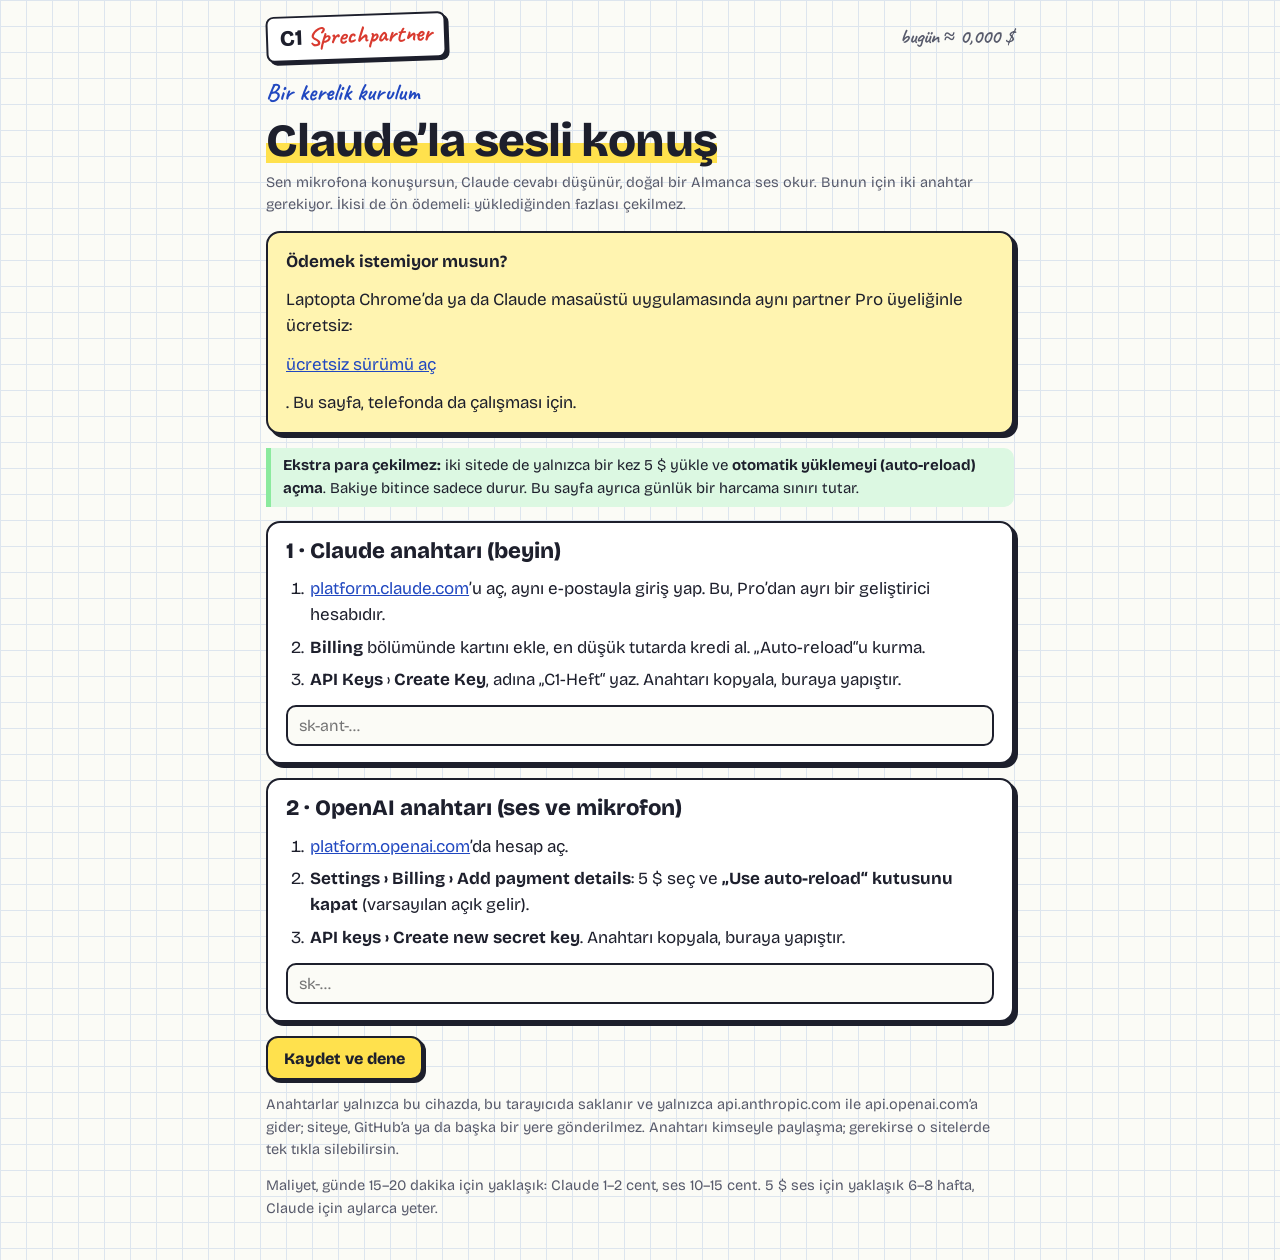
==== commit 16844f9a: "Free laptop partner: role-plays, today's task built in; shared task list; site links both versions C" ====
--- a/sprechen/index.html
+++ b/sprechen/index.html
@@ -205,6 +205,7 @@
 .task{text-align:left;font:inherit;color:inherit;background:var(--card);border:2px solid var(--ink);border-radius:12px;padding:10px 12px;cursor:pointer;display:grid;gap:4px;box-shadow:2px 2px 0 var(--ink)}
 .task[aria-pressed=true]{background:var(--hl)}
 .task.today{border-width:3px}
+.tasks .lbl{font-weight:800;font-size:15px}
 .task .t{font-weight:700;line-height:1.25}.task .k{font-size:14px;opacity:.75}
 .seg{display:inline-flex;border:2px solid var(--ink);border-radius:12px;overflow:hidden;flex-wrap:wrap}
 .seg button{font:700 15px var(--f-ui);border:0;background:var(--card);color:var(--ink);padding:9px 13px;min-height:42px;cursor:pointer}
@@ -276,6 +277,7 @@
   <section id="setup" class="stage" hidden>
     <div><p class="hw" style="font-size:24px;color:var(--blue)">Bir kerelik kurulum</p><h1><span class="mark">Claude’la sesli konuş</span></h1>
       <p class="note">Sen mikrofona konuşursun, Claude cevabı düşünür, doğal bir Almanca ses okur. Bunun için iki anahtar gerekiyor. İkisi de ön ödemeli: yüklediğinden fazlası çekilmez.</p></div>
+    <div class="card soft"><b>Ödemek istemiyor musun?</b> Laptopta Chrome’da ya da Claude masaüstü uygulamasında aynı partner Pro üyeliğinle ücretsiz: <a href="https://claude.ai/artifact/Kxxn5QzTgQfJ53gdCzhF7z" target="_blank" rel="noopener">ücretsiz sürümü aç</a>. Bu sayfa, telefonda da çalışması için.</div>
     <div class="safe"><b>Ekstra para çekilmez:</b> iki sitede de yalnızca bir kez 5 $ yükle ve <b>otomatik yüklemeyi (auto-reload) açma</b>. Bakiye bitince sadece durur. Bu sayfa ayrıca günlük bir harcama sınırı tutar.</div>
     <div class="card">
       <h2>1 · Claude anahtarı (beyin)</h2>
@@ -383,6 +385,8 @@
 
 /* ---------- tasks ---------- */
 let TODAY = null;
+/* Shared task list for both speaking-partner pages (site page and the free claude.ai page).
+   Edit here, then run python3 tools/build.py. */
 const GENERAL = [
   { id: 'b-homeoffice', teil: 'Teil 1B', kind: 'summary', title: 'Homeoffice – Freiheit oder Falle?' },
   { id: 'b-autofrei', teil: 'Teil 1B', kind: 'summary', title: 'Autofreie Innenstädte' },
@@ -392,9 +396,17 @@
   { id: 'd-reparatur', teil: 'Teil 2', kind: 'discuss', title: 'Hersteller sollten gesetzlich verpflichtet werden, Geräte reparierbar zu bauen.' },
   { id: 'd-viertage', teil: 'Teil 2', kind: 'discuss', title: 'Die Vier-Tage-Woche sollte gesetzlich eingeführt werden.' },
   { id: 'd-demokratie', teil: 'Teil 2', kind: 'discuss', title: 'Soziale Medien schaden der Demokratie mehr, als sie ihr nützen.' },
-  { id: 'frei', teil: 'Gespräch', kind: 'chat', title: 'Freies Gespräch: Wie war dein Tag?' }
+  { id: 'frei', teil: 'Alltag', kind: 'chat', title: 'Freies Gespräch: Wie war dein Tag?', tr: 'Rahat sohbet: günün, işin, boş zamanın, planların.' },
+  { id: 'r-arzt', teil: 'Alltag', kind: 'role', title: 'Beim Hausarzt: Beschwerden schildern', who: 'Frau Dr. Brandt, Hausärztin in Berlin', me: 'ein Patient, der seit einer Woche starke Rückenschmerzen hat und arbeiten muss', goal: 'Lass mich meine Beschwerden genau beschreiben, frag nach Details (seit wann, wo, wie stark, Auslöser), schlag eine Behandlung vor und kläre, ob ich eine Krankschreibung brauche.', tr: 'Sen hastasın: bir haftadır sırtın ağrıyor. Şikâyetini ayrıntılı anlat, soru sor, gerekirse rapor (Krankschreibung) iste.' },
+  { id: 'r-wohnung', teil: 'Alltag', kind: 'role', title: 'Wohnungsbesichtigung', who: 'Herr Lehmann, Vermieter einer Zweizimmerwohnung in Berlin-Lichtenberg', me: 'ein Interessent, der die Wohnung besichtigt', goal: 'Beantworte meine Fragen zu Miete, Nebenkosten, Kaution, Heizung und Einzugstermin, frag mich nach Beruf und Einkommensnachweis und bring eine kleine Komplikation ein (zum Beispiel viele andere Interessenten).', tr: 'Ev bakmaya geldin: kira, yan giderler, depozito, taşınma tarihi hakkında soru sor; kendini iyi tanıt.' },
+  { id: 'r-amt', teil: 'Alltag', kind: 'role', title: 'Im Bürgeramt: Wohnsitz ummelden', who: 'Frau Weber, Sachbearbeiterin im Bürgeramt', me: 'ein Bürger, der nach einem Umzug seinen Wohnsitz ummelden möchte', goal: 'Frag nach den Unterlagen. Es fehlt die Wohnungsgeberbestätigung; wir müssen gemeinsam eine Lösung finden. Bleib freundlich, aber bürokratisch genau.', tr: 'Taşındın, adresini değiştirmek istiyorsun. Bir belge eksik çıkıyor: nazikçe çözüm bul.' },
+  { id: 'r-reklamation', teil: 'Alltag', kind: 'role', title: 'Am Telefon: Reklamation beim Online-Shop', who: 'Herr Schulz vom Kundenservice eines Elektronik-Onlineshops', me: 'ein Kunde, dessen neue Kopfhörer nach zwei Wochen kaputt sind', goal: 'Nimm den Anruf an, frag nach Bestellnummer und Problem und biete zuerst nur eine Reparatur an. Ich soll höflich, aber bestimmt Ersatz oder Geld zurück verlangen.', tr: 'Telefonla şikâyet: iki haftalık kulaklığın bozuldu. Kibar ama kararlı ol, yenisini ya da paranı iste.' },
+  { id: 'r-pause', teil: 'Alltag', kind: 'role', title: 'Smalltalk mit einer Kollegin in der Pause', who: 'Sandra, eine freundliche Kollegin aus einem anderen Team', me: 'ihr Kollege in der Mittagspause', goal: 'Führ ein lockeres Gespräch über das Wochenende, Essen, Hobbys und Pläne, erzähl auch von dir und stell Rückfragen.', tr: 'Öğle arasında bir iş arkadaşınla rahat sohbet: hafta sonu, yemek, hobiler, planlar.' },
+  { id: 'r-chef', teil: 'Alltag', kind: 'role', title: 'Mit der Teamleitung: Urlaub und Schichttausch', who: 'Frau Krüger, Teamleiterin', me: 'ein Mitarbeiter, der im Dezember eine Woche Urlaub möchte und dafür eine Schicht tauschen will', goal: 'Sei zuerst skeptisch, weil im Dezember viel zu tun ist, und lass dich nur mit guten Argumenten und einem Kompromissvorschlag überzeugen.', tr: 'Yöneticinden Aralık’ta bir hafta izin istiyorsun. İlk önce olmaz der; iyi gerekçe ve uzlaşma önerisiyle ikna et.' },
+  { id: 'r-nachbar', teil: 'Alltag', kind: 'role', title: 'Konflikt mit dem Nachbarn: Lärm', who: 'Herr Neumann, der Nachbar von oben', me: 'ein Nachbar, der seit Wochen nachts durch laute Musik gestört wird', goal: 'Reagier zuerst etwas genervt und rechtfertige dich, lass dich dann auf eine höfliche Vereinbarung ein.', tr: 'Üst kattaki komşun geceleri gürültü yapıyor. Kibar ama net konuş, birlikte bir anlaşma bulun.' }
 ];
-const KIND = { present: 'Sunum (3–4 dk), sonra ek sorular', summary: 'Claude kısa sunum yapar, sen özetlersin', discuss: 'Tez üzerine tartışma, Claude karşı görüşte', chat: 'Serbest sohbet, ısınma' };
+
+const KIND = { present: 'Sunum (3–4 dk), sonra ek sorular', summary: 'Claude kısa sunum yapar, sen özetlersin', discuss: 'Tez üzerine tartışma, Claude karşı görüşte', chat: 'Serbest sohbet, ısınma', role: 'Gündelik hayat: rol oyunu' };
 const allTasks = () => (TODAY ? [TODAY] : []).concat(GENERAL);
 let sel = null;
 
@@ -416,8 +428,10 @@
   sel = allTasks().find(t => t.id === wanted) || (wanted === 'today' && TODAY) || TODAY || GENERAL[0];
   renderTasks();
 }
+function taskBtn(t) { return `<button class="task${t === TODAY ? ' today' : ''}" type="button" data-id="${esc(t.id)}" aria-pressed="${t === sel}"><span><span class="chip">${esc(t.teil)}</span>${t.day ? ` <span class="hw" style="font-size:19px">Tag ${t.day} · bugün</span>` : ''}</span><span class="t" lang="de">${esc(t.title)}</span><span class="k">${esc(t.kind === 'role' && t.tr ? t.tr : KIND[t.kind])}</span></button>`; }
 function renderTasks() {
-  $('#tasks').innerHTML = allTasks().map(t => `<button class="task${t === TODAY ? ' today' : ''}" type="button" data-id="${esc(t.id)}" aria-pressed="${t === sel}"><span><span class="chip">${esc(t.teil)}</span>${t.day ? ` <span class="hw" style="font-size:19px">Tag ${t.day} · bugün</span>` : ''}</span><span class="t" lang="de">${esc(t.title)}</span><span class="k">${esc(KIND[t.kind])}</span></button>`).join('');
+  const all = allTasks(), exam = all.filter(t => t.teil !== 'Alltag'), life = all.filter(t => t.teil === 'Alltag');
+  $('#tasks').innerHTML = `<p class="lbl" style="grid-column:1/-1;margin:0">Sınav görevleri</p>${exam.map(taskBtn).join('')}<p class="lbl" style="grid-column:1/-1;margin:6px 0 0">Gündelik hayat</p>${life.map(taskBtn).join('')}`;
   $('#pickNote').textContent = sel ? sel.title : '';
 }
 $('#tasks').addEventListener('click', e => { const b = e.target.closest('.task'); if (!b) return; sel = allTasks().find(t => t.id === b.dataset.id); renderTasks(); });
@@ -693,6 +707,7 @@
   if (t.kind === 'present') role = `Situation: Simulation der mündlichen Prüfung telc Deutsch C1. Ich halte eine Präsentation zum Thema „${t.title}“ (Punkte: ${t.points.join('; ')}). Du bist mein Prüfungspartner. Nach meiner Präsentation stellst du mir eine Anschlussfrage${t.follow ? ` (zum Beispiel: „${t.follow}“)` : ''}, nach meiner Antwort höchstens noch eine zweite. Danach bedankst du dich kurz und beendest das Gespräch.`;
   if (t.kind === 'summary') role = `Situation: telc Deutsch C1, Teil 1B. Du hast gerade diesen Kurzvortrag gehalten: """${S.vortrag}""". Ich fasse ihn zusammen. Danach stellst du mir eine Anschlussfrage; nach meiner Antwort reagierst du kurz, bedankst dich und beendest das Gespräch.`;
   if (t.kind === 'discuss') role = `Situation: telc Deutsch C1, Teil 2 (Diskussion). These: „${t.title}“ Ich bin ${S.side === 'pro' ? 'dafür' : 'dagegen'}, du vertrittst sachlich die Gegenposition: Geh auf meine Argumente ein, bring neue Gegenargumente mit Beispielen und frag nach. Nach etwa acht Wortwechseln sucht ihr gemeinsam einen Kompromiss, dann beendest du das Gespräch.`;
+  if (t.kind === 'role') role = `Situation: Rollenspiel aus dem Alltag in Deutschland. Du bist ${t.who}. Ich bin ${t.me}. ${t.goal} Bleib in deiner Rolle, sprich so natürlich wie im echten Leben (gern auch umgangssprachlich, wenn es passt), reagiere realistisch und stell Rückfragen. Nach etwa zehn Wortwechseln oder wenn das Anliegen geklärt ist, verabschiedest du dich passend und beendest das Gespräch.`;
   if (t.kind === 'chat') role = 'Situation: lockeres Gespräch unter Bekannten über meinen Tag, meine Arbeit, meine Freizeit und meine Pläne. Stell interessierte Fragen und erzähl auch kurz etwas von dir.';
   const corr = S.mode === 'train'
     ? 'Training: Prüfe zuerst meine letzte Äußerung. Für jeden Satz mit einem echten Grammatik-, Wortstellungs- oder Wortfehler schreibst du eine Zeile „K: <korrigierte Fassung des ganzen Satzes>“, höchstens zwei Zeilen, ohne Erklärung. Meine Äußerungen kommen aus einer Spracherkennung: Ignoriere Zeichensetzung, Groß- und Kleinschreibung und offensichtliche Erkennungsfehler. Achte besonders auf: Verb am Ende in dass- und weil-Sätzen, Verb an Position 2, Verben mit Präpositionen (nachdenken über, sich verlassen auf, es kommt zu), Adjektivendungen.'
@@ -766,6 +781,7 @@
   $('#tCard').innerHTML = sel.kind === 'present' ? `<details open><summary>Präsentation, ca. 3–4 Minuten: Punkte</summary><ol>${sel.points.map(p => `<li lang="de">${esc(p)}</li>`).join('')}</ol></details>`
     : sel.kind === 'summary' ? '<b>Hör gut zu:</b> Claude hält einen kurzen Vortrag. Fass ihn danach in eigenen Worten zusammen (etwa 1–1,5 Minuten) und beantworte die Frage.'
     : sel.kind === 'discuss' ? `<b>These:</b> <span lang="de">„${esc(sel.title)}“</span><br>Wähl deine Position. Claude vertritt die Gegenposition. Begründe, reagiere auf seine Argumente, findet am Ende einen Kompromiss.`
+    : sel.kind === 'role' ? `<b>Rollenspiel.</b> ${esc(sel.tr)}`
     : 'Unterhaltet euch locker. Antworte ausführlich und stell auch selbst Fragen.';
   clearInterval(clockT); clockT = setInterval(() => { if (S) $('#clock').textContent = fmt((Date.now() - S.t0) / 1000); }, 1000);
   try { if (navigator.wakeLock) wake = await navigator.wakeLock.request('screen'); } catch (e) {}
@@ -784,6 +800,7 @@
       await speakText(S.vortrag); if (ph === 'speak') phase('idle');
       note('Şimdi sunumu özetle.'); if (ph === 'idle' && set.hands && S) startListening();
     } else if (sel.kind === 'chat') partnerTurn('Begrüß mich kurz und stell mir eine erste Frage.');
+    else if (sel.kind === 'role') partnerTurn('Beginne das Gespräch in deiner Rolle mit einem passenden, natürlichen ersten Satz.');
     else note('Önce görüşünü seç.');
   } catch (e) { phase('idle'); note(e.message || 'Bir hata oldu.', true); }
 });
